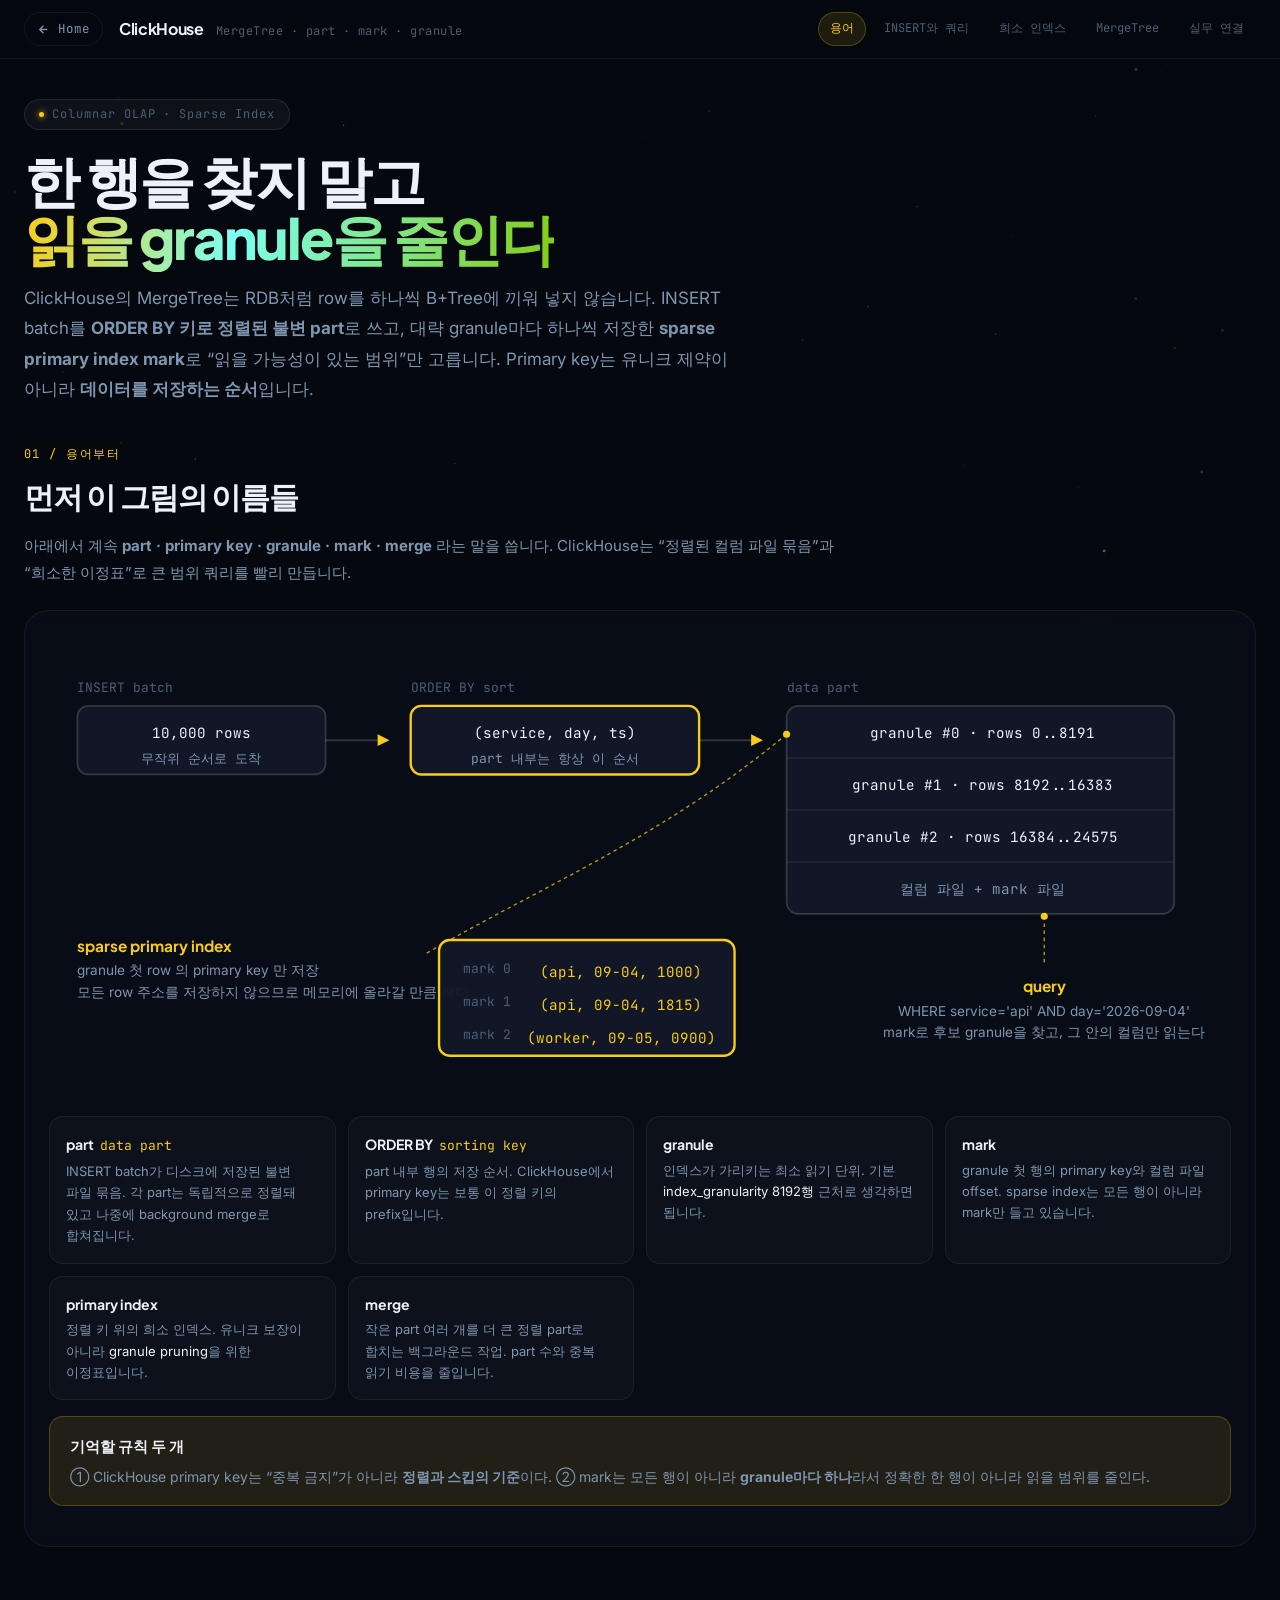
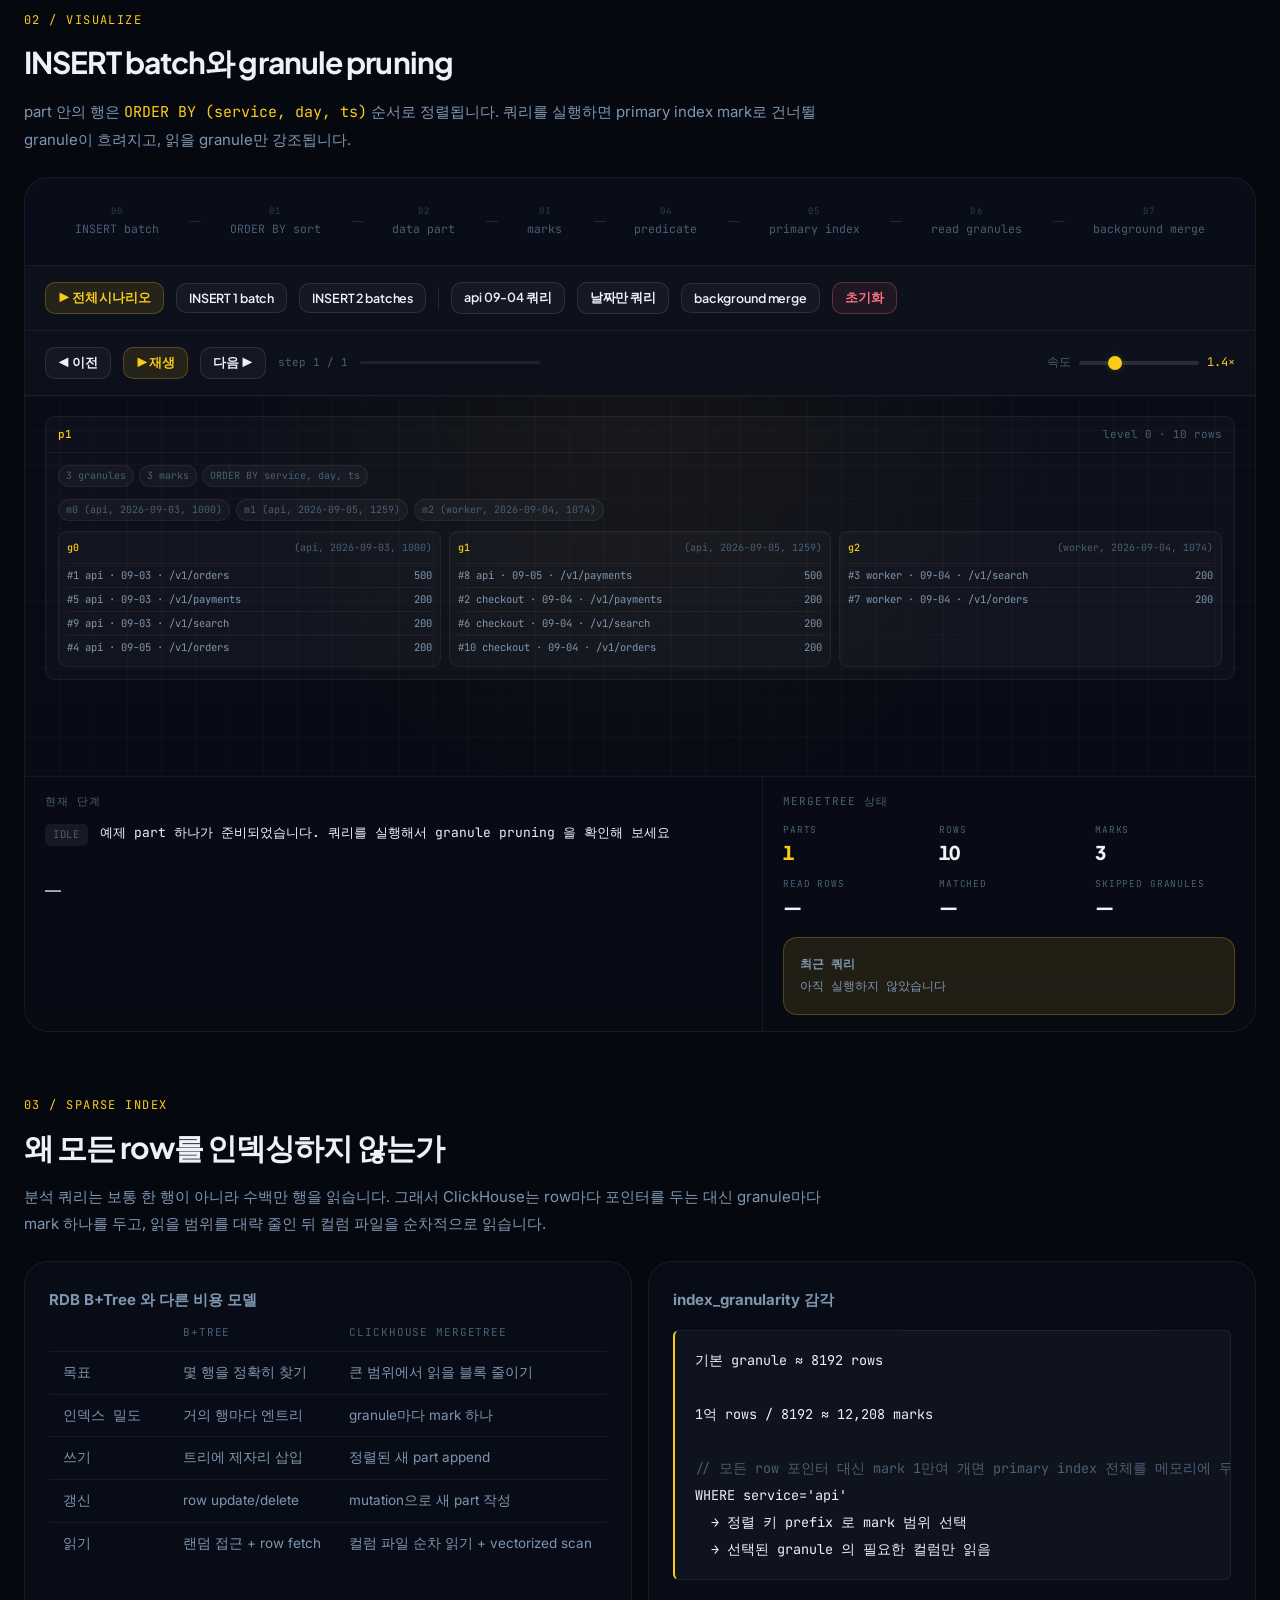
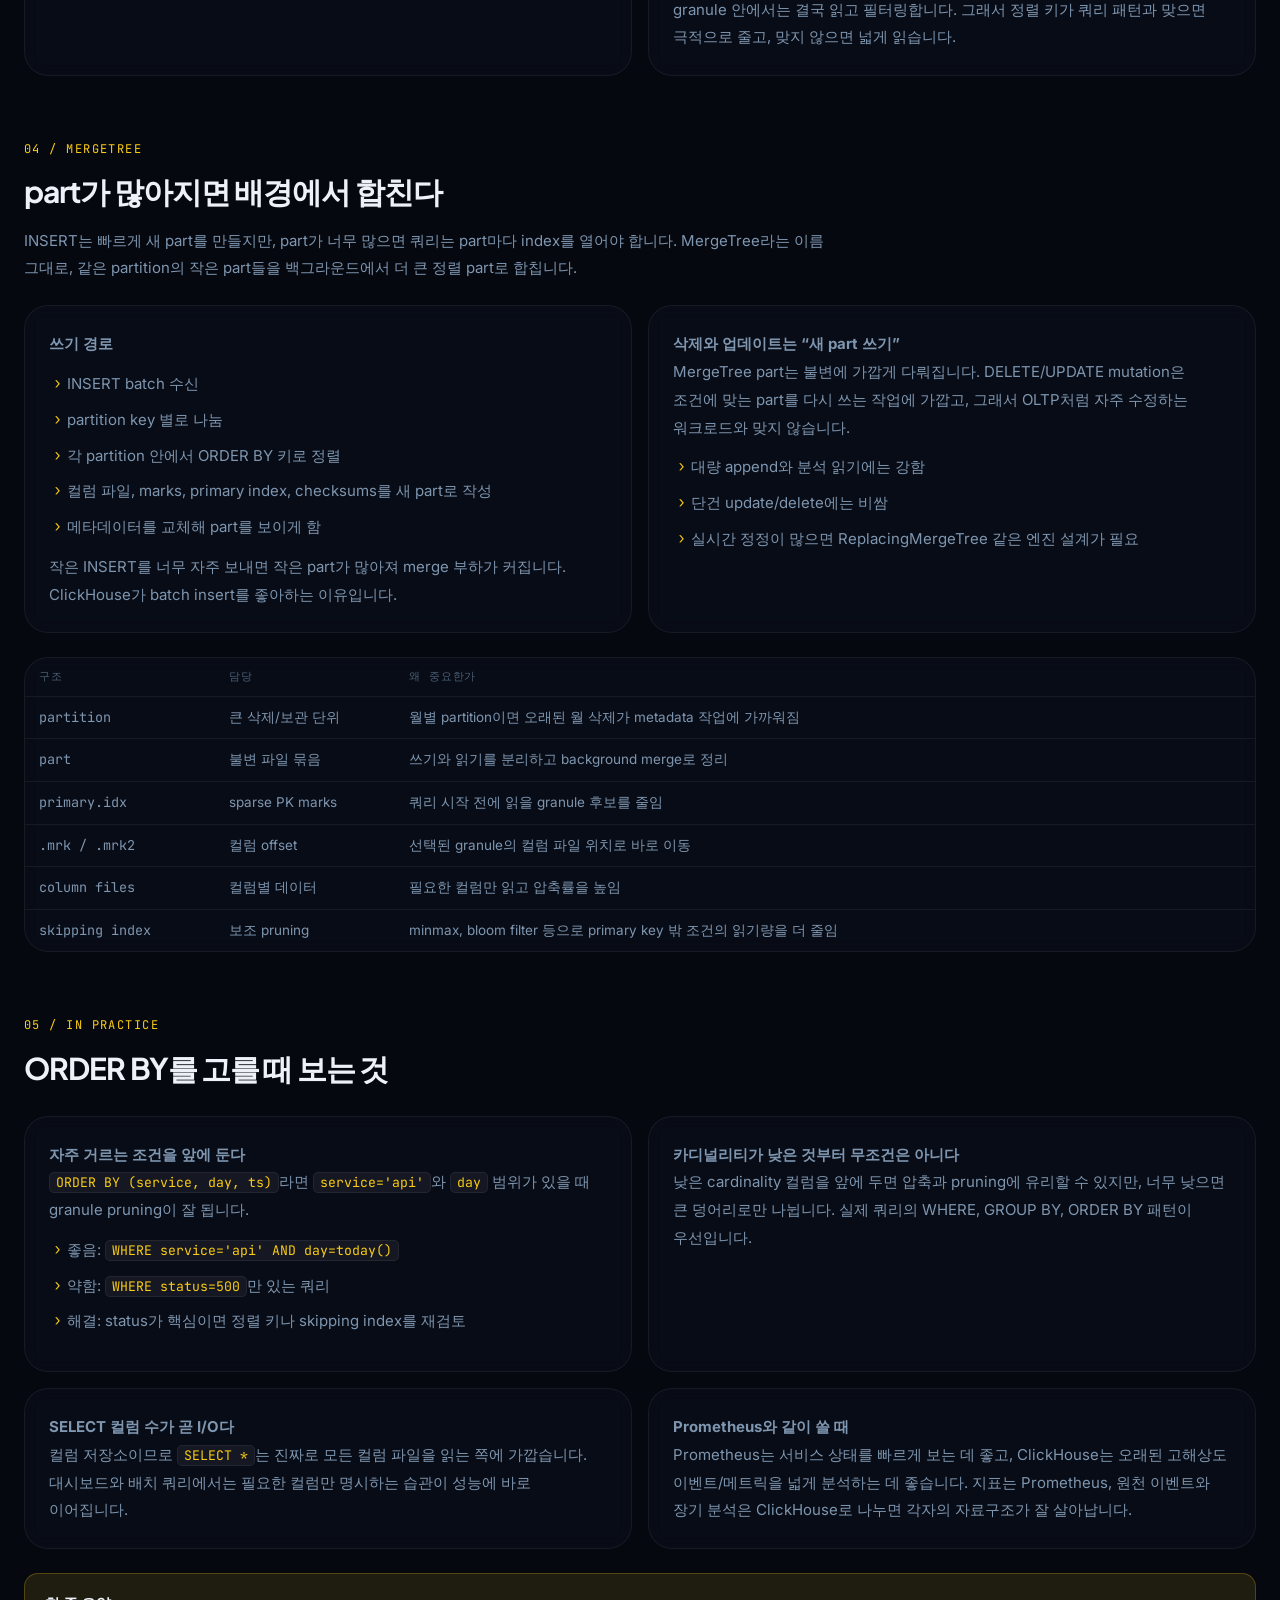
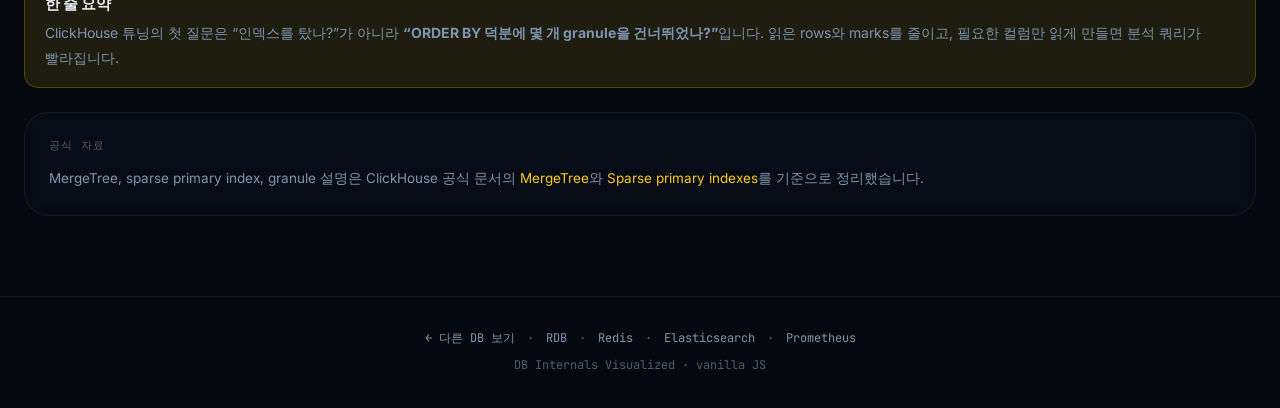
==== clickhouse/index.html @ 9e38d10c "Add Prometheus and ClickHouse visualizations" ====
<!DOCTYPE html>
<html lang="ko">
<head>
  <meta charset="UTF-8" />
  <meta name="viewport" content="width=device-width, initial-scale=1.0" />
  <title>ClickHouse — MergeTree · Sparse Primary Index 시각화</title>
  <meta name="description" content="ClickHouse MergeTree에서 INSERT batch가 정렬된 data part가 되고, granule과 mark 기반 sparse primary index로 읽을 범위를 줄이는 과정을 애니메이션으로 확인합니다." />

  <link rel="icon" href="data:image/svg+xml,<svg xmlns='http://www.w3.org/2000/svg' viewBox='0 0 100 100'><text y='.9em' font-size='90'>📊</text></svg>" />
  <link rel="preconnect" href="https://fonts.googleapis.com" />
  <link rel="preconnect" href="https://fonts.gstatic.com" crossorigin />
  <link href="https://fonts.googleapis.com/css2?family=Plus+Jakarta+Sans:wght@600;700;800&family=Inter:wght@400;500;600&family=JetBrains+Mono:wght@400;500&display=swap" rel="stylesheet" />
  <link rel="stylesheet" href="../assets/css/base.css" />
  <link rel="stylesheet" href="../assets/css/tree.css" />
  <link rel="stylesheet" href="../assets/css/tsdb.css" />
  <style>:root { --accent: var(--ch); --accent-2: var(--ch-b); --accent-dim: var(--ch-dim); --accent-border: var(--ch-border); --accent-glow: var(--ch-glow); }</style>
</head>
<body>

<canvas class="star-field" id="starField" data-colors="#facc15,#84cc16" aria-hidden="true"></canvas>

<nav class="topbar">
  <a class="topbar__home" href="../">
    <svg width="13" height="13" viewBox="0 0 24 24" fill="none" stroke="currentColor" stroke-width="2.5" aria-hidden="true">
      <line x1="19" y1="12" x2="5" y2="12"></line><polyline points="12 19 5 12 12 5"></polyline>
    </svg>
    Home
  </a>
  <div class="topbar__title">ClickHouse <span class="sub">MergeTree · part · mark · granule</span></div>
  <div class="topbar__spacer"></div>
  <div class="topbar__links">
    <a class="topbar__link topbar__link--active" href="#terms">용어</a>
    <a class="topbar__link" href="#viz">INSERT와 쿼리</a>
    <a class="topbar__link" href="#sparse">희소 인덱스</a>
    <a class="topbar__link" href="#merge">MergeTree</a>
    <a class="topbar__link" href="#practice">실무 연결</a>
  </div>
</nav>

<main class="page">

  <header class="page-hero">
    <div class="eyebrow"><span class="eyebrow__dot"></span><span>Columnar OLAP · Sparse Index</span></div>
    <h1 class="page-title">한 행을 찾지 말고<br /><span class="grad">읽을 granule을 줄인다</span></h1>
    <p class="page-sub">
      ClickHouse의 MergeTree는 RDB처럼 row를 하나씩 B+Tree에 끼워 넣지 않습니다.
      INSERT batch를 <strong>ORDER BY 키로 정렬된 불변 part</strong>로 쓰고,
      대략 granule마다 하나씩 저장한 <strong>sparse primary index mark</strong>로 “읽을 가능성이 있는 범위”만 고릅니다.
      Primary key는 유니크 제약이 아니라 <strong>데이터를 저장하는 순서</strong>입니다.
    </p>
  </header>

  <!-- ═══════════ 0. 용어 ═══════════ -->
  <section class="section" id="terms" style="margin-top:var(--sp-10)">
    <div class="section__head">
      <div class="section__num">01 / 용어부터</div>
      <h2 class="section__title">먼저 이 그림의 이름들</h2>
      <p class="section__desc">
        아래에서 계속 <strong>part · primary key · granule · mark · merge</strong> 라는 말을 씁니다.
        ClickHouse는 “정렬된 컬럼 파일 묶음”과 “희소한 이정표”로 큰 범위 쿼리를 빨리 만듭니다.
      </p>
    </div>

    <div class="panel">
      <div class="anatomy-wrap">
      <svg class="anatomy" viewBox="0 0 1000 390" role="img" aria-label="ClickHouse MergeTree 구성 요소 해부도">
        <text class="anat-tag" x="24" y="48">INSERT batch</text>
        <rect class="anat-box" x="24" y="60" width="210" height="58" rx="9" />
        <text class="anat-key" x="129" y="84" style="font-size:12px">10,000 rows</text>
        <text class="anat-key" x="129" y="105" style="font-size:11px; fill:var(--text-secondary)">무작위 순서로 도착</text>

        <path class="anat-edge" d="M 234 89 L 280 89" />
        <polygon class="anat-dot" points="288,89 278,84 278,94" />

        <text class="anat-tag" x="306" y="48">ORDER BY sort</text>
        <rect class="anat-box anat-box--hi" x="306" y="60" width="244" height="58" rx="9" />
        <text class="anat-key" x="428" y="84" style="font-size:12px">(service, day, ts)</text>
        <text class="anat-key" x="428" y="105" style="font-size:11px; fill:var(--text-secondary)">part 내부는 항상 이 순서</text>

        <path class="anat-edge" d="M 550 89 L 596 89" />
        <polygon class="anat-dot" points="604,89 594,84 594,94" />

        <text class="anat-tag" x="624" y="48">data part</text>
        <rect class="anat-box" x="624" y="60" width="328" height="176" rx="10" />
        <line class="anat-div" x1="624" y1="104" x2="952" y2="104" />
        <line class="anat-div" x1="624" y1="148" x2="952" y2="148" />
        <line class="anat-div" x1="624" y1="192" x2="952" y2="192" />
        <text class="anat-key" x="790" y="84" style="font-size:12px">granule #0 · rows 0..8191</text>
        <text class="anat-key" x="790" y="128" style="font-size:12px">granule #1 · rows 8192..16383</text>
        <text class="anat-key" x="790" y="172" style="font-size:12px">granule #2 · rows 16384..24575</text>
        <text class="anat-key" x="790" y="216" style="font-size:12px; fill:var(--text-secondary)">컬럼 파일 + mark 파일</text>

        <path class="anat-lead" d="M 624 84 C 520 170, 426 208, 318 270" />
        <circle class="anat-dot" cx="624" cy="84" r="3" />
        <text class="anat-label" x="24" y="268">sparse primary index</text>
        <text class="anat-sub" x="24" y="288">granule 첫 row 의 primary key 만 저장</text>
        <text class="anat-sub" x="24" y="306">모든 row 주소를 저장하지 않으므로 메모리에 올라갈 만큼 작다</text>

        <rect class="anat-box anat-box--hi" x="330" y="258" width="250" height="98" rx="9" />
        <text class="anat-tag" x="350" y="286">mark 0</text>
        <text class="anat-key" x="484" y="286" style="font-size:12px; fill:var(--accent)">(api, 09-04, 1000)</text>
        <text class="anat-tag" x="350" y="314">mark 1</text>
        <text class="anat-key" x="484" y="314" style="font-size:12px; fill:var(--accent)">(api, 09-04, 1815)</text>
        <text class="anat-tag" x="350" y="342">mark 2</text>
        <text class="anat-key" x="484" y="342" style="font-size:12px; fill:var(--accent)">(worker, 09-05, 0900)</text>

        <path class="anat-lead" d="M 842 238 L 842 278" />
        <circle class="anat-dot" cx="842" cy="238" r="3" />
        <text class="anat-label" x="842" y="302" text-anchor="middle">query</text>
        <text class="anat-sub" x="842" y="322" text-anchor="middle">WHERE service='api' AND day='2026-09-04'</text>
        <text class="anat-sub" x="842" y="340" text-anchor="middle">mark로 후보 granule을 찾고, 그 안의 컬럼만 읽는다</text>
      </svg>
      </div>

      <div class="terms">
        <div class="term">
          <div class="term__k"><b>part</b> data part</div>
          <div class="term__d">INSERT batch가 디스크에 저장된 불변 파일 묶음. 각 part는 독립적으로 정렬돼 있고 나중에 background merge로 합쳐집니다.</div>
        </div>
        <div class="term">
          <div class="term__k"><b>ORDER BY</b> sorting key</div>
          <div class="term__d">part 내부 행의 저장 순서. ClickHouse에서 primary key는 보통 이 정렬 키의 prefix입니다.</div>
        </div>
        <div class="term">
          <div class="term__k"><b>granule</b></div>
          <div class="term__d">인덱스가 가리키는 최소 읽기 단위. 기본 <em>index_granularity 8192행</em> 근처로 생각하면 됩니다.</div>
        </div>
        <div class="term">
          <div class="term__k"><b>mark</b></div>
          <div class="term__d">granule 첫 행의 primary key와 컬럼 파일 offset. sparse index는 모든 행이 아니라 mark만 들고 있습니다.</div>
        </div>
        <div class="term">
          <div class="term__k"><b>primary index</b></div>
          <div class="term__d">정렬 키 위의 희소 인덱스. 유니크 보장이 아니라 <em>granule pruning</em>을 위한 이정표입니다.</div>
        </div>
        <div class="term">
          <div class="term__k"><b>merge</b></div>
          <div class="term__d">작은 part 여러 개를 더 큰 정렬 part로 합치는 백그라운드 작업. part 수와 중복 읽기 비용을 줄입니다.</div>
        </div>
      </div>

      <div class="callout callout--accent">
        <span class="callout__t">기억할 규칙 두 개</span>
        ① ClickHouse primary key는 “중복 금지”가 아니라 <strong>정렬과 스킵의 기준</strong>이다.
        ② mark는 모든 행이 아니라 <strong>granule마다 하나</strong>라서 정확한 한 행이 아니라 읽을 범위를 줄인다.
      </div>
    </div>
  </section>

  <!-- ═══════════ 1. 인터랙티브 시각화 ═══════════ -->
  <section class="section" id="viz">
    <div class="section__head">
      <div class="section__num">02 / VISUALIZE</div>
      <h2 class="section__title">INSERT batch와 granule pruning</h2>
      <p class="section__desc">
        part 안의 행은 <span class="mono acc">ORDER BY (service, day, ts)</span> 순서로 정렬됩니다.
        쿼리를 실행하면 primary index mark로 건너뛸 granule이 흐려지고, 읽을 granule만 강조됩니다.
      </p>
    </div>

    <div class="viz">
      <div class="pipe" id="chPipe"></div>

      <div class="viz__bar">
        <button class="btn btn--sm btn--primary" id="chDemo" type="button">▶ 전체 시나리오</button>
        <button class="btn btn--sm" id="chInsert" type="button">INSERT 1 batch</button>
        <button class="btn btn--sm" id="chInsert2" type="button">INSERT 2 batches</button>
        <div class="viz__sep" aria-hidden="true"></div>
        <button class="btn btn--sm" id="chQueryApi" type="button">api 09-04 쿼리</button>
        <button class="btn btn--sm" id="chQueryDateOnly" type="button">날짜만 쿼리</button>
        <button class="btn btn--sm" id="chMerge" type="button">background merge</button>
        <button class="btn btn--sm btn--danger" id="chReset" type="button">초기화</button>
      </div>

      <div class="viz__bar">
        <button class="btn btn--sm" id="chPrev" type="button">◀ 이전</button>
        <button class="btn btn--sm btn--primary" id="chPlay" type="button">▶ 재생</button>
        <button class="btn btn--sm" id="chNext" type="button">다음 ▶</button>
        <span class="mono muted" id="chStep" style="font-size:11px">step 0 / 0</span>
        <span class="narr__bar" style="max-width:180px"><span class="narr__bar-fill" id="chBar"></span></span>
        <div class="topbar__spacer"></div>
        <label class="field">속도
          <input type="range" id="chSpeed" min="0.4" max="4" step="0.2" value="1.4" aria-label="속도" />
          <span class="mono acc" id="chSpeedVal">1.4×</span>
        </label>
      </div>

      <div class="ch-stage">
        <div class="part-list" id="chParts"></div>
      </div>

      <div class="viz__foot">
        <div class="viz__narration">
          <div class="panel__label">현재 단계</div>
          <div class="narr"><span class="narr__kind" id="chKind">idle</span><span id="chMsg">INSERT batch 를 추가해 보세요</span></div>
          <div class="hashbox mt3" id="chDetail" style="min-height:92px">—</div>
        </div>
        <div class="viz__counters">
          <div class="panel__label">MergeTree 상태</div>
          <div class="mini-stats">
            <div><div class="mini-stat__k">parts</div><div class="mini-stat__v acc" id="chPartsN">0</div></div>
            <div><div class="mini-stat__k">rows</div><div class="mini-stat__v" id="chRowsN">0</div></div>
            <div><div class="mini-stat__k">marks</div><div class="mini-stat__v" id="chMarksN">0</div></div>
            <div><div class="mini-stat__k">read rows</div><div class="mini-stat__v" id="chReadN">—</div></div>
            <div><div class="mini-stat__k">matched</div><div class="mini-stat__v" id="chMatchedN">—</div></div>
            <div><div class="mini-stat__k">skipped granules</div><div class="mini-stat__v" id="chSkippedN">—</div></div>
          </div>
          <div class="query-card mt4" id="chQueryBox"><strong>최근 쿼리</strong><br>아직 실행하지 않았습니다</div>
        </div>
      </div>
    </div>
  </section>

  <!-- ═══════════ 2. 희소 인덱스 ═══════════ -->
  <section class="section" id="sparse">
    <div class="section__head">
      <div class="section__num">03 / SPARSE INDEX</div>
      <h2 class="section__title">왜 모든 row를 인덱싱하지 않는가</h2>
      <p class="section__desc">
        분석 쿼리는 보통 한 행이 아니라 수백만 행을 읽습니다. 그래서 ClickHouse는 row마다 포인터를 두는 대신
        granule마다 mark 하나를 두고, 읽을 범위를 대략 줄인 뒤 컬럼 파일을 순차적으로 읽습니다.
      </p>
    </div>

    <div class="grid grid--2">
      <div class="panel">
        <h4 class="prose" style="margin-top:0">RDB B+Tree 와 다른 비용 모델</h4>
        <div class="tbl-wrap">
          <table class="tbl">
            <thead><tr><th style="width:120px"></th><th>B+Tree</th><th>ClickHouse MergeTree</th></tr></thead>
            <tbody>
              <tr><td class="mono">목표</td><td>몇 행을 정확히 찾기</td><td>큰 범위에서 읽을 블록 줄이기</td></tr>
              <tr><td class="mono">인덱스 밀도</td><td>거의 행마다 엔트리</td><td>granule마다 mark 하나</td></tr>
              <tr><td class="mono">쓰기</td><td>트리에 제자리 삽입</td><td>정렬된 새 part append</td></tr>
              <tr><td class="mono">갱신</td><td>row update/delete</td><td>mutation으로 새 part 작성</td></tr>
              <tr><td class="mono">읽기</td><td>랜덤 접근 + row fetch</td><td>컬럼 파일 순차 읽기 + vectorized scan</td></tr>
            </tbody>
          </table>
        </div>
      </div>

      <div class="panel">
        <h4 class="prose" style="margin-top:0">index_granularity 감각</h4>
        <div class="math">기본 granule ≈ 8192 rows

1억 rows / 8192 ≈ 12,208 marks

<span class="cm">// 모든 row 포인터 대신 mark 1만여 개면 primary index 전체를 메모리에 두기 쉽다</span>
WHERE service='api'
  → 정렬 키 prefix 로 mark 범위 선택
  → 선택된 granule 의 필요한 컬럼만 읽음</div>
        <div class="prose">
          <p>granule 안에서는 결국 읽고 필터링합니다. 그래서 정렬 키가 쿼리 패턴과 맞으면 극적으로 줄고, 맞지 않으면 넓게 읽습니다.</p>
        </div>
      </div>
    </div>
  </section>

  <!-- ═══════════ 3. MergeTree ═══════════ -->
  <section class="section" id="merge">
    <div class="section__head">
      <div class="section__num">04 / MERGETREE</div>
      <h2 class="section__title">part가 많아지면 배경에서 합친다</h2>
      <p class="section__desc">
        INSERT는 빠르게 새 part를 만들지만, part가 너무 많으면 쿼리는 part마다 index를 열어야 합니다.
        MergeTree라는 이름 그대로, 같은 partition의 작은 part들을 백그라운드에서 더 큰 정렬 part로 합칩니다.
      </p>
    </div>

    <div class="grid grid--2">
      <div class="panel">
        <h4 class="prose" style="margin-top:0">쓰기 경로</h4>
        <div class="prose">
          <ul>
            <li>INSERT batch 수신</li>
            <li>partition key 별로 나눔</li>
            <li>각 partition 안에서 ORDER BY 키로 정렬</li>
            <li>컬럼 파일, marks, primary index, checksums를 새 part로 작성</li>
            <li>메타데이터를 교체해 part를 보이게 함</li>
          </ul>
          <p>작은 INSERT를 너무 자주 보내면 작은 part가 많아져 merge 부하가 커집니다. ClickHouse가 batch insert를 좋아하는 이유입니다.</p>
        </div>
      </div>

      <div class="panel">
        <h4 class="prose" style="margin-top:0">삭제와 업데이트는 “새 part 쓰기”</h4>
        <div class="prose">
          <p>MergeTree part는 불변에 가깝게 다뤄집니다. DELETE/UPDATE mutation은 조건에 맞는 part를 다시 쓰는 작업에 가깝고, 그래서 OLTP처럼 자주 수정하는 워크로드와 맞지 않습니다.</p>
          <ul>
            <li>대량 append와 분석 읽기에는 강함</li>
            <li>단건 update/delete에는 비쌈</li>
            <li>실시간 정정이 많으면 ReplacingMergeTree 같은 엔진 설계가 필요</li>
          </ul>
        </div>
      </div>
    </div>

    <div class="panel panel--flush mt6">
      <div class="tbl-wrap">
        <table class="tbl">
          <thead><tr><th style="width:190px">구조</th><th style="width:180px">담당</th><th>왜 중요한가</th></tr></thead>
          <tbody>
            <tr><td class="mono">partition</td><td>큰 삭제/보관 단위</td><td>월별 partition이면 오래된 월 삭제가 metadata 작업에 가까워짐</td></tr>
            <tr><td class="mono">part</td><td>불변 파일 묶음</td><td>쓰기와 읽기를 분리하고 background merge로 정리</td></tr>
            <tr><td class="mono">primary.idx</td><td>sparse PK marks</td><td>쿼리 시작 전에 읽을 granule 후보를 줄임</td></tr>
            <tr><td class="mono">.mrk / .mrk2</td><td>컬럼 offset</td><td>선택된 granule의 컬럼 파일 위치로 바로 이동</td></tr>
            <tr><td class="mono">column files</td><td>컬럼별 데이터</td><td>필요한 컬럼만 읽고 압축률을 높임</td></tr>
            <tr><td class="mono">skipping index</td><td>보조 pruning</td><td>minmax, bloom filter 등으로 primary key 밖 조건의 읽기량을 더 줄임</td></tr>
          </tbody>
        </table>
      </div>
    </div>
  </section>

  <!-- ═══════════ 4. 실무 ═══════════ -->
  <section class="section" id="practice">
    <div class="section__head">
      <div class="section__num">05 / IN PRACTICE</div>
      <h2 class="section__title">ORDER BY를 고를 때 보는 것</h2>
    </div>

    <div class="grid grid--2">
      <div class="panel">
        <h4 class="prose" style="margin-top:0">자주 거르는 조건을 앞에 둔다</h4>
        <div class="prose">
          <p><code>ORDER BY (service, day, ts)</code>라면 <code>service='api'</code>와 <code>day</code> 범위가 있을 때 granule pruning이 잘 됩니다.</p>
          <ul>
            <li>좋음: <code>WHERE service='api' AND day=today()</code></li>
            <li>약함: <code>WHERE status=500</code>만 있는 쿼리</li>
            <li>해결: status가 핵심이면 정렬 키나 skipping index를 재검토</li>
          </ul>
        </div>
      </div>

      <div class="panel">
        <h4 class="prose" style="margin-top:0">카디널리티가 낮은 것부터 무조건은 아니다</h4>
        <div class="prose">
          <p>낮은 cardinality 컬럼을 앞에 두면 압축과 pruning에 유리할 수 있지만, 너무 낮으면 큰 덩어리로만 나뉩니다. 실제 쿼리의 WHERE, GROUP BY, ORDER BY 패턴이 우선입니다.</p>
        </div>
      </div>

      <div class="panel">
        <h4 class="prose" style="margin-top:0">SELECT 컬럼 수가 곧 I/O다</h4>
        <div class="prose">
          <p>컬럼 저장소이므로 <code>SELECT *</code>는 진짜로 모든 컬럼 파일을 읽는 쪽에 가깝습니다. 대시보드와 배치 쿼리에서는 필요한 컬럼만 명시하는 습관이 성능에 바로 이어집니다.</p>
        </div>
      </div>

      <div class="panel">
        <h4 class="prose" style="margin-top:0">Prometheus와 같이 쓸 때</h4>
        <div class="prose">
          <p>Prometheus는 서비스 상태를 빠르게 보는 데 좋고, ClickHouse는 오래된 고해상도 이벤트/메트릭을 넓게 분석하는 데 좋습니다. 지표는 Prometheus, 원천 이벤트와 장기 분석은 ClickHouse로 나누면 각자의 자료구조가 잘 살아납니다.</p>
        </div>
      </div>
    </div>

    <div class="callout callout--accent mt6">
      <span class="callout__t">한 줄 요약</span>
      ClickHouse 튜닝의 첫 질문은 “인덱스를 탔나?”가 아니라
      <strong>“ORDER BY 덕분에 몇 개 granule을 건너뛰었나?”</strong>입니다.
      읽은 rows와 marks를 줄이고, 필요한 컬럼만 읽게 만들면 분석 쿼리가 빨라집니다.
    </div>

    <div class="panel mt6">
      <div class="panel__label">공식 자료</div>
      <div class="prose" style="font-size:13.5px">
        <p>
          MergeTree, sparse primary index, granule 설명은 ClickHouse 공식 문서의
          <a class="acc" href="https://clickhouse.com/docs/engines/table-engines/mergetree-family/mergetree" target="_blank" rel="noopener noreferrer">MergeTree</a>와
          <a class="acc" href="https://clickhouse.com/docs/guides/best-practices/sparse-primary-indexes" target="_blank" rel="noopener noreferrer">Sparse primary indexes</a>를 기준으로 정리했습니다.
        </p>
      </div>
    </div>
  </section>

</main>

<footer class="site-footer">
  <div class="flex center gap3 wrap" style="justify-content:center">
    <a href="../">← 다른 DB 보기</a>
    <span class="muted">·</span>
    <a href="../rdb/">RDB</a>
    <span class="muted">·</span>
    <a href="../redis/">Redis</a>
    <span class="muted">·</span>
    <a href="../elasticsearch/">Elasticsearch</a>
    <span class="muted">·</span>
    <a href="../prometheus/">Prometheus</a>
  </div>
  <p class="muted">DB Internals Visualized · vanilla JS</p>
</footer>

<script src="../assets/js/starfield.js"></script>
<script src="../assets/js/clickhouse-merge-tree.js"></script>
<script src="../assets/js/clickhouse-viz.js"></script>
</body>
</html>
---- assets/css/base.css ----
/* ═══════════════════════════════════════════════════════════
   DB Internals Visualized — Base Theme
   Design: Deep space console · precise glows · refined motion
═══════════════════════════════════════════════════════════ */

/* ─────────────────────────────────
   Design Tokens
───────────────────────────────── */
:root {
  /* Base */
  --bg-void:       #060810;
  --bg-surface:    #0a0e1a;
  --bg-panel:      rgba(10, 14, 26, 0.72);
  --bg-panel-2:    rgba(14, 19, 34, 0.92);
  --bg-card:       rgba(10, 14, 26, 0.75);
  --bg-card-hover: rgba(12, 17, 32, 0.92);
  --bg-border:     rgba(255, 255, 255, 0.06);
  --bg-border-2:   rgba(255, 255, 255, 0.10);

  /* Accent — RDB (teal) */
  --rdb:           #00d9c0;
  --rdb-mid:       #00b8a3;
  --rdb-dim:       rgba(0, 217, 192, 0.10);
  --rdb-border:    rgba(0, 217, 192, 0.24);
  --rdb-border-h:  rgba(0, 217, 192, 0.55);
  --rdb-glow:      rgba(0, 217, 192, 0.18);

  /* Accent — Redis (rose) */
  --redis:         #ff5470;
  --redis-mid:     #ff8a5b;
  --redis-dim:     rgba(255, 84, 112, 0.10);
  --redis-border:  rgba(255, 84, 112, 0.24);
  --redis-border-h:rgba(255, 84, 112, 0.55);
  --redis-glow:    rgba(255, 84, 112, 0.18);

  /* Accent — Elasticsearch (violet → blue) */
  --es:            #a855f7;
  --es-b:          #3b82f6;
  --es-mid:        #7c3aed;
  --es-dim:        rgba(168, 85, 247, 0.10);
  --es-border:     rgba(168, 85, 247, 0.24);
  --es-border-h:   rgba(168, 85, 247, 0.55);
  --es-glow:       rgba(168, 85, 247, 0.18);

  /* Accent — Prometheus (orange → amber) */
  --prom:          #ff7a45;
  --prom-b:        #fbbf24;
  --prom-mid:      #f97316;
  --prom-dim:      rgba(255, 122, 69, 0.10);
  --prom-border:   rgba(255, 122, 69, 0.24);
  --prom-border-h: rgba(255, 122, 69, 0.55);
  --prom-glow:     rgba(255, 122, 69, 0.18);

  /* Accent — ClickHouse (yellow → lime) */
  --ch:            #facc15;
  --ch-b:          #84cc16;
  --ch-mid:        #eab308;
  --ch-dim:        rgba(250, 204, 21, 0.10);
  --ch-border:     rgba(250, 204, 21, 0.24);
  --ch-border-h:   rgba(250, 204, 21, 0.55);
  --ch-glow:       rgba(250, 204, 21, 0.18);

  /* Semantic */
  --ok:            #34d399;
  --warn:          #fbbf24;
  --hot:           #fb7185;

  /* Text */
  --text-primary:   #eef2f8;
  --text-secondary: #7e96b0;
  --text-muted:     #4a5f75;

  /* Page accent (overridden per page) */
  --accent:        var(--rdb);
  --accent-2:      var(--rdb-mid);
  --accent-dim:    var(--rdb-dim);
  --accent-border: var(--rdb-border);
  --accent-glow:   var(--rdb-glow);

  /* Typography */
  --font-display: 'Plus Jakarta Sans', -apple-system, BlinkMacSystemFont, sans-serif;
  --font-body:    'Inter', -apple-system, BlinkMacSystemFont, 'Apple SD Gothic Neo', sans-serif;
  --font-mono:    'JetBrains Mono', ui-monospace, SFMono-Regular, Menlo, monospace;

  /* Spacing */
  --sp-1: 4px;  --sp-2: 8px;  --sp-3: 12px; --sp-4: 16px;
  --sp-5: 20px; --sp-6: 24px; --sp-8: 32px; --sp-10: 40px;
  --sp-12: 48px; --sp-16: 64px; --sp-20: 80px;

  /* Shape */
  --radius-sm: 6px;
  --radius-md: 14px;
  --radius-lg: 24px;
  --radius-xl: 32px;

  /* Motion */
  --ease-out:  cubic-bezier(0.16, 1, 0.3, 1);
  --ease-snap: cubic-bezier(0.34, 1.56, 0.64, 1);
}

/* ─────────────────────────────────
   Reset
───────────────────────────────── */
*, *::before, *::after { box-sizing: border-box; margin: 0; padding: 0; }

html { scroll-behavior: smooth; }

body {
  background-color: var(--bg-void);
  color: var(--text-primary);
  font-family: var(--font-body);
  font-size: 16px;
  line-height: 1.6;
  -webkit-font-smoothing: antialiased;
  overflow-x: hidden;
  word-break: keep-all;
  overflow-wrap: break-word;
  min-height: 100vh;
  display: flex;
  flex-direction: column;
}

ul, ol { list-style: none; }
a { color: inherit; text-decoration: none; }
img, svg { display: block; max-width: 100%; }
button, input, select { font-family: inherit; font-size: inherit; color: inherit; }

::selection { background: var(--accent-dim); color: #fff; }

/* Scrollbar */
::-webkit-scrollbar { width: 10px; height: 10px; }
::-webkit-scrollbar-track { background: transparent; }
::-webkit-scrollbar-thumb {
  background: rgba(255,255,255,.08);
  border-radius: 100px;
  border: 2px solid transparent;
  background-clip: content-box;
}
::-webkit-scrollbar-thumb:hover { background: rgba(255,255,255,.16); background-clip: content-box; }

/* ─────────────────────────────────
   Star Field Canvas
───────────────────────────────── */
.star-field {
  position: fixed;
  inset: 0;
  z-index: 0;
  pointer-events: none;
}

/* ─────────────────────────────────
   Top Navigation (sub pages)
───────────────────────────────── */
.topbar {
  position: sticky;
  top: 0;
  z-index: 40;
  display: flex;
  align-items: center;
  gap: var(--sp-4);
  padding: var(--sp-3) var(--sp-6);
  background: rgba(6, 8, 16, 0.78);
  backdrop-filter: blur(14px);
  -webkit-backdrop-filter: blur(14px);
  border-bottom: 1px solid var(--bg-border);
}

.topbar__home {
  display: inline-flex;
  align-items: center;
  gap: var(--sp-2);
  font-family: var(--font-mono);
  font-size: 12.5px;
  color: var(--text-secondary);
  padding: 6px 12px;
  border: 1px solid var(--bg-border);
  border-radius: 100px;
  transition: color .25s, border-color .25s, background .25s;
}
.topbar__home:hover {
  color: var(--accent);
  border-color: var(--accent-border);
  background: var(--accent-dim);
}

.topbar__title {
  display: flex;
  align-items: baseline;
  gap: var(--sp-3);
  font-family: var(--font-display);
  font-weight: 700;
  letter-spacing: -.02em;
}
.topbar__title span.sub {
  font-family: var(--font-mono);
  font-weight: 400;
  font-size: 12px;
  color: var(--text-muted);
  letter-spacing: .04em;
}

.topbar__spacer { flex: 1; }

.topbar__links { display: flex; gap: 6px; }
.topbar__link {
  font-family: var(--font-mono);
  font-size: 12px;
  color: var(--text-muted);
  padding: 6px 11px;
  border-radius: 100px;
  border: 1px solid transparent;
  transition: all .25s var(--ease-out);
}
.topbar__link:hover { color: var(--text-primary); background: rgba(255,255,255,.05); }
.topbar__link--active {
  color: var(--accent);
  border-color: var(--accent-border);
  background: var(--accent-dim);
}

/* ─────────────────────────────────
   Page Shell
───────────────────────────────── */
.page {
  position: relative;
  z-index: 1;
  flex: 1;
  width: 100%;
  max-width: 1280px;
  margin: 0 auto;
  padding: var(--sp-10) var(--sp-6) var(--sp-20);
}

.page-hero { margin-bottom: var(--sp-10); }

.eyebrow {
  display: inline-flex;
  align-items: center;
  gap: var(--sp-2);
  padding: 5px 14px;
  background: rgba(255, 255, 255, 0.04);
  border: 1px solid rgba(255, 255, 255, 0.09);
  border-radius: 100px;
  font-family: var(--font-mono);
  font-size: 12px;
  color: var(--text-muted);
  letter-spacing: .08em;
}
.eyebrow__dot {
  width: 5px; height: 5px;
  border-radius: 50%;
  background: var(--accent);
  box-shadow: 0 0 6px var(--accent);
  animation: pulse 2.4s ease-in-out infinite;
}
@keyframes pulse {
  0%, 100% { opacity: .55; }
  50%      { opacity: 1; }
}

h1.page-title {
  font-family: var(--font-display);
  font-size: clamp(32px, 5.2vw, 56px);
  font-weight: 800;
  letter-spacing: -.04em;
  line-height: 1.04;
  margin: var(--sp-5) 0 var(--sp-4);
}
.grad {
  background: linear-gradient(100deg, var(--accent) 0%, #7dfff0 40%, var(--accent-2) 100%);
  -webkit-background-clip: text;
  -webkit-text-fill-color: transparent;
  background-clip: text;
}

p.page-sub {
  font-size: clamp(14px, 1.6vw, 17px);
  color: var(--text-secondary);
  line-height: 1.8;
  max-width: 720px;
}

/* Section */
.section { margin-top: var(--sp-16); scroll-margin-top: 76px; }
.section__head { margin-bottom: var(--sp-6); }
.section__num {
  font-family: var(--font-mono);
  font-size: 12px;
  color: var(--accent);
  letter-spacing: .12em;
}
.section__title {
  font-family: var(--font-display);
  font-size: clamp(22px, 3vw, 30px);
  font-weight: 700;
  letter-spacing: -.03em;
  margin-top: var(--sp-2);
}
.section__desc {
  color: var(--text-secondary);
  font-size: 15px;
  line-height: 1.8;
  margin-top: var(--sp-3);
  max-width: 820px;
}

/* ─────────────────────────────────
   Panel / Card
───────────────────────────────── */
.panel {
  position: relative;
  background: var(--bg-panel);
  border: 1px solid var(--bg-border);
  border-radius: var(--radius-lg);
  padding: var(--sp-6);
  backdrop-filter: blur(8px);
  -webkit-backdrop-filter: blur(8px);
}
.panel--tight { padding: var(--sp-4); }
.panel--flush { padding: 0; overflow: hidden; }

.panel__label {
  font-family: var(--font-mono);
  font-size: 11px;
  letter-spacing: .1em;
  color: var(--text-muted);
  text-transform: uppercase;
  margin-bottom: var(--sp-3);
  display: flex;
  align-items: center;
  gap: var(--sp-2);
}

.grid { display: grid; gap: var(--sp-4); }
.grid > * { min-width: 0; }
.panel { min-width: 0; }
.grid--2 { grid-template-columns: repeat(2, minmax(0, 1fr)); }
.grid--3 { grid-template-columns: repeat(3, minmax(0, 1fr)); }
.grid--4 { grid-template-columns: repeat(4, minmax(0, 1fr)); }

/* ─────────────────────────────────
   Controls
───────────────────────────────── */
.controls {
  display: flex;
  flex-wrap: wrap;
  align-items: center;
  gap: var(--sp-3);
}

.btn {
  display: inline-flex;
  align-items: center;
  gap: 7px;
  padding: 9px 16px;
  border-radius: var(--radius-md);
  border: 1px solid var(--bg-border-2);
  background: rgba(255,255,255,.035);
  color: var(--text-primary);
  font-family: var(--font-display);
  font-size: 13.5px;
  font-weight: 600;
  letter-spacing: -.01em;
  cursor: pointer;
  transition: transform .22s var(--ease-snap), background .25s, border-color .25s, box-shadow .25s, color .25s;
  white-space: nowrap;
}
.btn:hover { background: rgba(255,255,255,.07); border-color: rgba(255,255,255,.18); transform: translateY(-1px); }
.btn:active { transform: translateY(0) scale(.98); }
.btn:disabled { opacity: .35; cursor: not-allowed; transform: none; }

.btn--primary {
  background: var(--accent-dim);
  border-color: var(--accent-border);
  color: var(--accent);
}
.btn--primary:hover {
  background: color-mix(in srgb, var(--accent) 18%, transparent);
  border-color: var(--accent);
  box-shadow: 0 0 22px var(--accent-glow);
}
.btn--ghost { background: transparent; border-color: transparent; color: var(--text-secondary); }
.btn--ghost:hover { color: var(--text-primary); background: rgba(255,255,255,.05); }
.btn--sm { padding: 6px 12px; font-size: 12.5px; border-radius: 10px; }
.btn--danger { color: var(--hot); border-color: rgba(251,113,133,.28); background: rgba(251,113,133,.08); }
.btn--danger:hover { background: rgba(251,113,133,.16); border-color: rgba(251,113,133,.5); }

.field {
  display: inline-flex;
  align-items: center;
  gap: var(--sp-2);
  font-family: var(--font-mono);
  font-size: 12px;
  color: var(--text-muted);
}
.input, .select {
  background: rgba(255,255,255,.04);
  border: 1px solid var(--bg-border-2);
  border-radius: 10px;
  padding: 8px 12px;
  font-family: var(--font-mono);
  font-size: 13px;
  color: var(--text-primary);
  outline: none;
  transition: border-color .22s, box-shadow .22s, background .22s;
  min-width: 0;
}
.input:focus, .select:focus {
  border-color: var(--accent-border);
  box-shadow: 0 0 0 3px var(--accent-dim);
  background: rgba(255,255,255,.06);
}
.input--num { width: 92px; text-align: center; }
.select { cursor: pointer; }
.select option { background: var(--bg-surface); }

input[type="range"] {
  -webkit-appearance: none;
  appearance: none;
  height: 4px;
  width: 120px;
  border-radius: 100px;
  background: rgba(255,255,255,.12);
  outline: none;
  cursor: pointer;
}
input[type="range"]::-webkit-slider-thumb {
  -webkit-appearance: none;
  width: 14px; height: 14px;
  border-radius: 50%;
  background: var(--accent);
  box-shadow: 0 0 10px var(--accent-glow);
  cursor: pointer;
}

/* Segmented toggle */
.segmented {
  display: inline-flex;
  padding: 3px;
  gap: 3px;
  background: rgba(255,255,255,.04);
  border: 1px solid var(--bg-border);
  border-radius: 12px;
}
.segmented button {
  padding: 6px 14px;
  border: none;
  background: transparent;
  border-radius: 9px;
  font-family: var(--font-mono);
  font-size: 12.5px;
  color: var(--text-secondary);
  cursor: pointer;
  transition: all .25s var(--ease-out);
  white-space: nowrap;
}
.segmented button:hover { color: var(--text-primary); }
.segmented button[aria-pressed="true"] {
  background: var(--accent-dim);
  color: var(--accent);
  box-shadow: inset 0 0 0 1px var(--accent-border);
}

/* ─────────────────────────────────
   Badges / Chips / Stats
───────────────────────────────── */
.badge {
  display: inline-flex;
  align-items: center;
  gap: 5px;
  padding: 3px 10px;
  border-radius: 100px;
  font-family: var(--font-mono);
  font-size: 11.5px;
  letter-spacing: .04em;
  background: var(--accent-dim);
  color: var(--accent);
  border: 1px solid var(--accent-border);
}
.badge--muted { background: rgba(255,255,255,.04); color: var(--text-muted); border-color: var(--bg-border); }
.badge--warn  { background: rgba(251,191,36,.1); color: var(--warn); border-color: rgba(251,191,36,.25); }
.badge--ok    { background: rgba(52,211,153,.1); color: var(--ok); border-color: rgba(52,211,153,.25); }
.badge--hot   { background: rgba(251,113,133,.1); color: var(--hot); border-color: rgba(251,113,133,.25); }

.stat-row {
  display: grid;
  grid-template-columns: repeat(auto-fit, minmax(120px, 1fr));
  gap: var(--sp-3);
}
.stat {
  background: rgba(255,255,255,.025);
  border: 1px solid var(--bg-border);
  border-radius: var(--radius-md);
  padding: var(--sp-3) var(--sp-4);
}
.stat__k {
  font-family: var(--font-mono);
  font-size: 10.5px;
  letter-spacing: .1em;
  color: var(--text-muted);
  text-transform: uppercase;
}
.stat__v {
  font-family: var(--font-display);
  font-size: 24px;
  font-weight: 800;
  letter-spacing: -.03em;
  margin-top: 2px;
  font-variant-numeric: tabular-nums;
}
.stat__v small { font-size: 12px; font-weight: 500; color: var(--text-muted); margin-left: 3px; }
.stat--accent .stat__v { color: var(--accent); }

/* ─────────────────────────────────
   Log / narration
───────────────────────────────── */
.log {
  font-family: var(--font-mono);
  font-size: 12.5px;
  line-height: 1.7;
  max-height: 260px;
  overflow-y: auto;
  display: flex;
  flex-direction: column;
  gap: 4px;
}
.log__line {
  display: flex;
  gap: var(--sp-2);
  padding: 5px 8px;
  border-radius: 7px;
  color: var(--text-secondary);
  border-left: 2px solid transparent;
  animation: logIn .35s var(--ease-out) both;
}
@keyframes logIn { from { opacity: 0; transform: translateX(-6px); } to { opacity: 1; transform: none; } }
.log__line--active {
  background: var(--accent-dim);
  border-left-color: var(--accent);
  color: var(--text-primary);
}
.log__line--split { color: var(--warn); border-left-color: var(--warn); background: rgba(251,191,36,.06); }
.log__line--done  { color: var(--ok); border-left-color: var(--ok); background: rgba(52,211,153,.06); }
.log__line--err   { color: var(--hot); border-left-color: var(--hot); background: rgba(251,113,133,.06); }
.log__t { color: var(--text-muted); flex-shrink: 0; }

/* ─────────────────────────────────
   Prose / math
───────────────────────────────── */
.prose { color: var(--text-secondary); font-size: 15px; line-height: 1.85; }
.prose p + p { margin-top: var(--sp-4); }
.prose strong { color: var(--text-primary); font-weight: 600; }
.prose code {
  font-family: var(--font-mono);
  font-size: .88em;
  background: rgba(255,255,255,.05);
  border: 1px solid var(--bg-border);
  border-radius: 5px;
  padding: 1px 6px;
  color: var(--accent);
}
.prose ul { margin: var(--sp-3) 0; display: flex; flex-direction: column; gap: var(--sp-2); }
.prose ul li { padding-left: 18px; position: relative; }
.prose ul li::before {
  content: '›';
  position: absolute; left: 4px;
  color: var(--accent);
  font-family: var(--font-mono);
}
.prose h4 {
  font-family: var(--font-display);
  color: var(--text-primary);
  font-size: 16px;
  font-weight: 700;
  margin: var(--sp-6) 0 var(--sp-2);
  letter-spacing: -.02em;
}

.math {
  font-family: var(--font-mono);
  background: rgba(255,255,255,.03);
  border: 1px solid var(--bg-border);
  border-left: 2px solid var(--accent);
  border-radius: var(--radius-sm);
  padding: var(--sp-4) var(--sp-5);
  margin: var(--sp-4) 0;
  color: var(--text-primary);
  font-size: 13.5px;
  line-height: 2;
  overflow-x: auto;
  white-space: pre;
}
.math .cm { color: var(--text-muted); }
.math .hi { color: var(--accent); }

.callout {
  border-radius: var(--radius-md);
  border: 1px solid var(--bg-border);
  background: rgba(255,255,255,.025);
  padding: var(--sp-4) var(--sp-5);
  font-size: 14px;
  line-height: 1.8;
  color: var(--text-secondary);
  margin: var(--sp-4) 0;
}
.callout__t {
  font-family: var(--font-display);
  font-weight: 700;
  color: var(--text-primary);
  display: block;
  margin-bottom: 4px;
  font-size: 14.5px;
}
.callout--accent { border-color: var(--accent-border); background: var(--accent-dim); }

/* Table */
.tbl { width: 100%; border-collapse: collapse; font-size: 13.5px; }
.tbl th, .tbl td {
  text-align: left;
  padding: 10px 14px;
  border-bottom: 1px solid var(--bg-border);
}
.tbl th {
  font-family: var(--font-mono);
  font-size: 11px;
  letter-spacing: .08em;
  text-transform: uppercase;
  color: var(--text-muted);
  font-weight: 400;
}
.tbl td { color: var(--text-secondary); }
.tbl td.mono { font-family: var(--font-mono); font-variant-numeric: tabular-nums; }
.tbl tr:last-child td { border-bottom: none; }
.tbl tr:hover td { background: rgba(255,255,255,.02); color: var(--text-primary); }
.tbl-wrap { overflow-x: auto; }

/* ─────────────────────────────────
   Tabs
───────────────────────────────── */
.tabs {
  display: flex;
  gap: var(--sp-2);
  flex-wrap: wrap;
  border-bottom: 1px solid var(--bg-border);
  margin-bottom: var(--sp-6);
  padding-bottom: 0;
}
.tab {
  padding: 10px 16px 12px;
  border: none;
  background: none;
  color: var(--text-muted);
  font-family: var(--font-display);
  font-size: 14px;
  font-weight: 600;
  cursor: pointer;
  border-bottom: 2px solid transparent;
  margin-bottom: -1px;
  transition: color .25s, border-color .25s;
  white-space: nowrap;
}
.tab:hover { color: var(--text-secondary); }
.tab[aria-selected="true"] { color: var(--accent); border-bottom-color: var(--accent); }
.tabpanel[hidden] { display: none; }

/* ─────────────────────────────────
   Footer
───────────────────────────────── */
.site-footer {
  position: relative;
  z-index: 1;
  border-top: 1px solid var(--bg-border);
  padding: var(--sp-8) var(--sp-6);
  text-align: center;
  color: var(--text-muted);
  font-family: var(--font-mono);
  font-size: 12px;
  display: flex;
  flex-direction: column;
  gap: var(--sp-2);
  align-items: center;
}
.site-footer a { color: var(--text-secondary); transition: color .2s; }
.site-footer a:hover { color: var(--accent); }

/* ─────────────────────────────────
   Utilities
───────────────────────────────── */
.mono { font-family: var(--font-mono); }
.muted { color: var(--text-muted); }
.sec { color: var(--text-secondary); }
.acc { color: var(--accent); }
.nowrap { white-space: nowrap; }
.tnum { font-variant-numeric: tabular-nums; }
.flex { display: flex; }
.between { justify-content: space-between; }
.center { align-items: center; }
.wrap { flex-wrap: wrap; }
.gap2 { gap: var(--sp-2); } .gap3 { gap: var(--sp-3); } .gap4 { gap: var(--sp-4); }
.mt2 { margin-top: var(--sp-2); } .mt3 { margin-top: var(--sp-3); }
.mt4 { margin-top: var(--sp-4); } .mt6 { margin-top: var(--sp-6); } .mt8 { margin-top: var(--sp-8); }
.sr-only {
  position: absolute; width: 1px; height: 1px;
  padding: 0; margin: -1px; overflow: hidden;
  clip: rect(0,0,0,0); white-space: nowrap; border: 0;
}

@media (max-width: 900px) {
  .grid--2, .grid--3, .grid--4 { grid-template-columns: minmax(0, 1fr); }
  .page { padding: var(--sp-8) var(--sp-4) var(--sp-16); }
  .topbar { padding: var(--sp-3) var(--sp-4); flex-wrap: wrap; }
  .topbar__links { order: 3; width: 100%; overflow-x: auto; }
}

@media (prefers-reduced-motion: reduce) {
  *, *::before, *::after {
    animation-duration: .01ms !important;
    animation-iteration-count: 1 !important;
    transition-duration: .01ms !important;
  }
}
---- assets/css/tree.css ----
/* ═══════════════════════════════════════════════════════════
   Tree visualizer — B-Tree / B+Tree stage
═══════════════════════════════════════════════════════════ */

.viz {
  border: 1px solid var(--bg-border);
  border-radius: var(--radius-lg);
  background: linear-gradient(180deg, rgba(10,14,26,.86) 0%, rgba(8,11,20,.94) 100%);
  overflow: hidden;
  backdrop-filter: blur(8px);
  -webkit-backdrop-filter: blur(8px);
}

.viz__bar {
  display: flex;
  flex-wrap: wrap;
  align-items: center;
  gap: var(--sp-3);
  padding: var(--sp-4) var(--sp-5);
  border-bottom: 1px solid var(--bg-border);
  background: rgba(255,255,255,.015);
}
.viz__bar + .viz__bar { border-top: none; }
.viz__sep { width: 1px; height: 22px; background: var(--bg-border-2); }

/* ── Stage ── */
.viz__stage {
  position: relative;
  min-height: 300px;
  display: flex;
  flex-direction: column;
  justify-content: center;
  overflow: auto;
  padding: var(--sp-6) var(--sp-4);
  background-image:
    radial-gradient(circle at 50% 0%, rgba(0,217,192,.045) 0%, transparent 55%),
    linear-gradient(rgba(255,255,255,.022) 1px, transparent 1px),
    linear-gradient(90deg, rgba(255,255,255,.022) 1px, transparent 1px);
  background-size: 100% 100%, 34px 34px, 34px 34px;
}

.viz__stage > .viz__frame { width: 100%; position: relative; }

.viz__world {
  position: relative;
  transform-origin: top left;
  transition: transform .55s var(--ease-out);
}

.viz__edges {
  position: absolute;
  inset: 0;
  overflow: visible;
  pointer-events: none;
}

.bt-edge {
  fill: none;
  stroke: rgba(255,255,255,.14);
  stroke-width: 1.6;
  transition: stroke .3s, stroke-width .3s, opacity .3s;
}
.bt-edge--hi { stroke: var(--accent); stroke-width: 2.6; filter: drop-shadow(0 0 5px var(--accent-glow)); }
.bt-edge--dim { stroke: rgba(255,255,255,.07); }

.bt-link {
  fill: none;
  stroke: rgba(255,255,255,.16);
  stroke-width: 1.6;
  stroke-dasharray: 5 4;
  transition: stroke .3s, opacity .3s;
}
.bt-link--hi {
  stroke: var(--accent);
  stroke-width: 2.4;
  filter: drop-shadow(0 0 6px var(--accent-glow));
  animation: linkDash .7s linear infinite;
}
@keyframes linkDash { to { stroke-dashoffset: -18px; } }
.bt-link-arrow { fill: rgba(255,255,255,.3); transition: fill .3s; }
.bt-link-arrow--hi { fill: var(--accent); }

/* ── Node ── */
.bt-node {
  position: absolute;
  top: 0; left: 0;
  will-change: transform;
  transition: opacity .3s var(--ease-out);
}
.bt-node__tag {
  position: absolute;
  top: -15px; left: 0;
  font-family: var(--font-mono);
  font-size: 9.5px;
  letter-spacing: .04em;
  color: var(--text-muted);
  white-space: nowrap;
  opacity: .8;
}
.bt-node__cells {
  display: flex;
  align-items: stretch;
  height: 42px;
  padding: 0;
  border-radius: 10px;
  background: rgba(18, 24, 40, 0.96);
  border: 1.5px solid rgba(255,255,255,.11);
  box-shadow: 0 6px 18px -8px rgba(0,0,0,.85), inset 0 1px 0 rgba(255,255,255,.04);
  transition: border-color .3s var(--ease-out), box-shadow .3s var(--ease-out), background .3s;
  overflow: hidden;
}

.bt-key {
  display: flex;
  align-items: center;
  justify-content: center;
  font-family: var(--font-mono);
  font-size: 13px;
  font-weight: 500;
  color: var(--text-primary);
  font-variant-numeric: tabular-nums;
  border-left: 1px solid rgba(255,255,255,.07);
  border-right: 1px solid rgba(255,255,255,.07);
  transition: background .25s, color .25s, box-shadow .25s;
  position: relative;
}
.bt-key:first-child { border-left: none; }
.bt-key:last-child { border-right: none; }

.bt-ptr {
  display: flex;
  align-items: center;
  justify-content: center;
  flex-shrink: 0;
  position: relative;
}
.bt-ptr::after {
  content: '';
  width: 5px; height: 5px;
  border-radius: 50%;
  background: rgba(255,255,255,.22);
  transition: background .25s, box-shadow .25s, transform .25s var(--ease-snap);
}
.bt-ptr--hi::after {
  background: var(--accent);
  box-shadow: 0 0 9px var(--accent);
  transform: scale(1.5);
}

/* Node states */
.bt-node--path .bt-node__cells { border-color: rgba(255,255,255,.2); }
.bt-node--active .bt-node__cells {
  border-color: var(--accent);
  box-shadow: 0 0 0 3px var(--accent-dim), 0 8px 26px -10px var(--accent-glow);
  background: rgba(20, 30, 44, .98);
}
.bt-node--overflow .bt-node__cells {
  border-color: var(--warn);
  box-shadow: 0 0 0 3px rgba(251,191,36,.14), 0 0 26px -6px rgba(251,191,36,.5);
  animation: shake .42s var(--ease-out);
}
@keyframes shake {
  0%,100% { transform: translateX(0); }
  22% { transform: translateX(-4px); }
  46% { transform: translateX(4px); }
  72% { transform: translateX(-2px); }
}
.bt-node--underflow .bt-node__cells {
  border-color: var(--hot);
  box-shadow: 0 0 0 3px rgba(251,113,133,.14), 0 0 26px -6px rgba(251,113,133,.5);
  animation: shake .42s var(--ease-out);
}
.bt-node--split-left .bt-node__cells  { border-color: rgba(251,191,36,.6); }
.bt-node--split-right .bt-node__cells { border-color: rgba(251,191,36,.6); }
.bt-node--new .bt-node__cells,
.bt-node--merged .bt-node__cells {
  border-color: var(--ok);
  box-shadow: 0 0 0 3px rgba(52,211,153,.12), 0 0 24px -6px rgba(52,211,153,.5);
}
.bt-node--found .bt-node__cells {
  border-color: var(--ok);
  box-shadow: 0 0 0 3px rgba(52,211,153,.14), 0 0 30px -6px rgba(52,211,153,.6);
}
.bt-node--miss .bt-node__cells { border-color: rgba(251,113,133,.5); }
.bt-node--scan .bt-node__cells { border-color: var(--accent); box-shadow: 0 0 0 2px var(--accent-dim); }
.bt-node--scanned .bt-node__cells { border-color: rgba(0,217,192,.32); }
.bt-node--target .bt-node__cells { border-color: var(--accent); }

/* Key states */
.bt-key--hi {
  background: var(--accent-dim);
  color: var(--accent);
  box-shadow: inset 0 0 0 1px var(--accent-border);
}

.bt-node--dying .bt-node__cells {
  border-color: rgba(251,113,133,.45);
  opacity: .38;
  filter: grayscale(.6);
}
.bt-key--new {
  animation: keyPop .55s var(--ease-snap);
  background: rgba(52,211,153,.14);
  color: var(--ok);
  box-shadow: inset 0 0 0 1px rgba(52,211,153,.35);
}
@keyframes keyPop {
  0%   { transform: translateY(-14px) scale(.6); opacity: 0; }
  60%  { transform: translateY(2px) scale(1.08); opacity: 1; }
  100% { transform: none; }
}

/* 분할 계획 표시 — 좌/우 그룹과 승진할 중앙 키 */
.bt-key--over {
  background: rgba(251,191,36,.07);
  color: var(--warn);
}
.bt-key--left {
  background: rgba(0,217,192,.13);
  color: #7dffee;
  box-shadow: inset 0 0 0 1px rgba(0,217,192,.3);
}
.bt-key--right {
  background: rgba(168,85,247,.15);
  color: #d8b4fe;
  box-shadow: inset 0 0 0 1px rgba(168,85,247,.34);
}
.bt-key--median {
  background: rgba(251,191,36,.22);
  color: #ffe08a;
  box-shadow: inset 0 0 0 1.5px var(--warn), 0 0 18px -4px rgba(251,191,36,.8);
  font-weight: 600;
  animation: medianPulse 1.1s ease-in-out infinite;
}
/* 승진 마커는 셀 밖(노드 위)에 띄운다 — 셀은 overflow:hidden 이라 잘린다 */
.bt-promote-mark {
  position: absolute;
  top: -17px;
  transform: translateX(-50%);
  font-family: var(--font-mono);
  font-size: 9.5px;
  letter-spacing: .04em;
  color: var(--warn);
  white-space: nowrap;
  padding: 1px 6px;
  border-radius: 100px;
  background: rgba(251,191,36,.14);
  border: 1px solid rgba(251,191,36,.4);
  animation: medianArrow 1.1s ease-in-out infinite;
  pointer-events: none;
  z-index: 3;
}
@keyframes medianPulse {
  0%, 100% { box-shadow: inset 0 0 0 1.5px var(--warn), 0 0 14px -6px rgba(251,191,36,.7); }
  50%      { box-shadow: inset 0 0 0 1.5px var(--warn), 0 0 22px -2px rgba(251,191,36,.95); }
}
@keyframes medianArrow {
  0%, 100% { transform: translateX(-50%) translateY(0); opacity: .8; }
  50%      { transform: translateX(-50%) translateY(-3px); opacity: 1; }
}
.bt-key--incoming {
  background: rgba(251,191,36,.06);
  color: rgba(255,224,138,.45);
  box-shadow: inset 0 0 0 1px rgba(251,191,36,.35);
  border-style: dashed;
}

/* 부모로 날아가는 승진 키 */
.bt-ghost {
  position: absolute;
  top: 0; left: 0;
  height: 42px;
  display: flex;
  align-items: center;
  justify-content: center;
  border-radius: 8px;
  font-family: var(--font-mono);
  font-size: 13px;
  font-weight: 600;
  font-variant-numeric: tabular-nums;
  color: #0a0e1a;
  background: linear-gradient(180deg, #ffe08a 0%, var(--warn) 100%);
  box-shadow: 0 0 0 3px rgba(251,191,36,.2), 0 8px 24px -8px rgba(251,191,36,.9);
  pointer-events: none;
  z-index: 20;
  transition: opacity .22s ease-out;
}
.bt-ghost--done { opacity: 0; }

.bt-node--enter { animation: nodeIn .45s var(--ease-snap); }
@keyframes nodeIn {
  from { opacity: 0; transform: scale(.7); }
  to   { opacity: 1; transform: none; }
}
.bt-node--exit { opacity: 0; transform: scale(.7); }

/* Leaf level label */
.bt-levels {
  position: absolute;
  left: 0; top: 0;
  pointer-events: none;
}
.bt-level-label {
  position: absolute;
  font-family: var(--font-mono);
  font-size: 10px;
  letter-spacing: .1em;
  color: var(--text-muted);
  text-transform: uppercase;
  opacity: .55;
  white-space: nowrap;
}

/* Empty state */
.viz__empty {
  position: absolute;
  inset: 0;
  display: flex;
  align-items: center;
  justify-content: center;
  font-family: var(--font-mono);
  font-size: 13px;
  color: var(--text-muted);
  pointer-events: none;
  transition: opacity .3s;
}

/* ── Footer: narration + counters ── */
.viz__foot {
  display: grid;
  grid-template-columns: minmax(0, 1.5fr) minmax(0, 1fr);
  gap: 0;
  border-top: 1px solid var(--bg-border);
}
.viz__narration {
  min-width: 0;
  padding: var(--sp-4) var(--sp-5);
  border-right: 1px solid var(--bg-border);
  min-height: 132px;
}
.viz__counters { min-width: 0; padding: var(--sp-4) var(--sp-5); }

.narr {
  font-family: var(--font-mono);
  font-size: 13px;
  line-height: 1.7;
  color: var(--text-primary);
  min-height: 44px;
  display: flex;
  align-items: flex-start;
  gap: var(--sp-3);
}
.narr__kind {
  flex-shrink: 0;
  padding: 2px 8px;
  border-radius: 5px;
  font-size: 10.5px;
  letter-spacing: .06em;
  text-transform: uppercase;
  background: rgba(255,255,255,.06);
  color: var(--text-muted);
  margin-top: 2px;
}
.narr__kind--visit    { background: var(--accent-dim); color: var(--accent); }
.narr__kind--route    { background: var(--accent-dim); color: var(--accent); }
.narr__kind--place    { background: rgba(52,211,153,.12); color: var(--ok); }
.narr__kind--overflow,
.narr__kind--split,
.narr__kind--promote  { background: rgba(251,191,36,.12); color: var(--warn); }
.narr__kind--underflow,
.narr__kind--merge,
.narr__kind--borrow,
.narr__kind--err,
.narr__kind--miss     { background: rgba(251,113,133,.12); color: var(--hot); }
.narr__kind--done,
.narr__kind--found,
.narr__kind--newroot,
.narr__kind--shrink   { background: rgba(52,211,153,.12); color: var(--ok); }

/* Redis / Elasticsearch 단계 이름 */
.narr__kind--start, .narr__kind--resp, .narr__kind--cmd, .narr__kind--db,
.narr__kind--hash, .narr__kind--index, .narr__kind--probe, .narr__kind--query,
.narr__kind--lookup, .narr__kind--doc, .narr__kind--char, .narr__kind--token,
.narr__kind--lower, .narr__kind--stem, .narr__kind--walk, .narr__kind--down,
.narr__kind--dice, .narr__kind--link, .narr__kind--scan, .narr__kind--encode,
.narr__kind--check, .narr__kind--post, .narr__kind--stop
                      { background: var(--accent-dim); color: var(--accent); }
.narr__kind--expand, .narr__kind--rehash, .narr__kind--grow,
.narr__kind--flush, .narr__kind--refresh
                      { background: rgba(251,191,36,.12); color: var(--warn); }
.narr__kind--insert, .narr__kind--update, .narr__kind--score,
.narr__kind--rehash-done
                      { background: rgba(52,211,153,.12); color: var(--ok); }
.narr__kind--delete   { background: rgba(251,113,133,.12); color: var(--hot); }

.narr__progress {
  margin-top: var(--sp-3);
  display: flex;
  align-items: center;
  gap: var(--sp-3);
  font-family: var(--font-mono);
  font-size: 11px;
  color: var(--text-muted);
}
.narr__bar {
  flex: 1;
  height: 3px;
  border-radius: 100px;
  background: rgba(255,255,255,.08);
  overflow: hidden;
}
.narr__bar-fill {
  height: 100%;
  width: 0;
  background: var(--accent);
  border-radius: 100px;
  transition: width .28s var(--ease-out);
  box-shadow: 0 0 8px var(--accent-glow);
}

.mini-stats {
  display: grid;
  grid-template-columns: repeat(3, 1fr);
  gap: var(--sp-2) var(--sp-4);
}
.mini-stat__k {
  font-family: var(--font-mono);
  font-size: 9.5px;
  letter-spacing: .09em;
  text-transform: uppercase;
  color: var(--text-muted);
}
.mini-stat__v {
  font-family: var(--font-display);
  font-size: 19px;
  font-weight: 800;
  letter-spacing: -.03em;
  font-variant-numeric: tabular-nums;
}

/* ── Legend ── */
.legend {
  display: flex;
  flex-wrap: wrap;
  gap: var(--sp-4);
  padding: var(--sp-3) var(--sp-5);
  border-top: 1px solid var(--bg-border);
  font-family: var(--font-mono);
  font-size: 11px;
  color: var(--text-muted);
}
.legend span { display: inline-flex; align-items: center; gap: 6px; }
.legend i {
  width: 10px; height: 10px;
  border-radius: 3px;
  border: 1.5px solid currentColor;
  display: block;
}
.legend .lg-active { color: var(--accent); }
.legend .lg-over   { color: var(--warn); }
.legend .lg-new    { color: var(--ok); }
.legend .lg-under  { color: var(--hot); }

/* ── Calculator ── */
.calc {
  display: grid;
  grid-template-columns: 320px minmax(0, 1fr);
  gap: var(--sp-6);
}
.calc__inputs { display: flex; flex-direction: column; gap: var(--sp-3); }
.calc__row {
  display: grid;
  grid-template-columns: 1fr 110px;
  align-items: center;
  gap: var(--sp-3);
}
.calc__row label { font-size: 13px; color: var(--text-secondary); }
.calc__row .input { width: 100%; }
.calc__out { display: flex; flex-direction: column; gap: var(--sp-4); }

.formula {
  font-family: var(--font-mono);
  font-size: 13px;
  line-height: 2.1;
  color: var(--text-secondary);
}
.formula b { color: var(--text-primary); font-weight: 500; }
.formula .r { color: var(--accent); font-weight: 500; }

.level-bars { display: flex; flex-direction: column; gap: 7px; }
.level-bar {
  display: grid;
  grid-template-columns: 96px 1fr 200px;
  align-items: center;
  gap: var(--sp-3);
  font-family: var(--font-mono);
  font-size: 11.5px;
  color: var(--text-secondary);
}
.level-bar > span:last-child { text-align: right; color: var(--text-muted); }
.level-bar__track {
  height: 20px;
  border-radius: 5px;
  background: rgba(255,255,255,.05);
  overflow: hidden;
  position: relative;
}
.level-bar__fill {
  height: 100%;
  border-radius: 5px;
  background: linear-gradient(90deg, var(--accent) 0%, color-mix(in srgb, var(--accent) 45%, transparent) 100%);
  transition: width .5s var(--ease-out);
  min-width: 2px;
}
.level-bar__fill--leaf { background: linear-gradient(90deg, #7c3aed 0%, rgba(124,58,237,.4) 100%); }

@media (max-width: 900px) {
  .viz__foot { grid-template-columns: minmax(0, 1fr); }
  .viz__narration { min-width: 0; border-right: none; border-bottom: 1px solid var(--bg-border); }
  .calc { grid-template-columns: minmax(0, 1fr); }
  .viz__stage { min-height: 260px; }
}

/* ── 단계 파이프라인 (공용) ── */
.pipe {
  display: flex;
  align-items: stretch;
  gap: 0;
  overflow-x: auto;
  padding: var(--sp-4) var(--sp-5);
  border-bottom: 1px solid var(--bg-border);
}
.pipe__stage {
  flex: 1 0 auto;
  min-width: 96px;
  position: relative;
  padding: 9px 12px;
  border-radius: 10px;
  border: 1px solid transparent;
  font-family: var(--font-mono);
  font-size: 11.5px;
  color: var(--text-muted);
  text-align: center;
  transition: all .3s var(--ease-out);
  white-space: nowrap;
}
.pipe__stage + .pipe__stage { margin-left: 12px; }
.pipe__stage + .pipe__stage::before {
  content: '';
  position: absolute;
  left: -12px; top: 50%;
  width: 12px; height: 1px;
  background: var(--bg-border-2);
}
.pipe__stage--past {
  color: color-mix(in srgb, var(--accent) 62%, var(--text-muted));
  border-color: color-mix(in srgb, var(--accent) 18%, transparent);
  background: color-mix(in srgb, var(--accent) 5%, transparent);
}
.pipe__stage--now {
  color: var(--accent);
  border-color: var(--accent);
  background: var(--accent-dim);
  box-shadow: 0 0 0 3px var(--accent-dim), 0 0 22px -6px var(--accent-glow);
  transform: translateY(-2px);
}
.pipe__num {
  display: block;
  font-size: 9px;
  letter-spacing: .12em;
  opacity: .6;
  margin-bottom: 2px;
}


/* ─────────────────────────────────
   데모 챕터 바 (공용)
───────────────────────────────── */
.ui-demo[hidden], .ui-lab[hidden] { display: none !important; }

.chapter-bar {
  display: flex;
  align-items: flex-start;
  gap: var(--sp-4);
  padding: var(--sp-4) var(--sp-5);
  border-bottom: 1px solid var(--bg-border);
  background:
    linear-gradient(90deg, var(--accent-dim) 0%, transparent 62%),
    rgba(255,255,255,.012);
}
.chapter-bar__no {
  flex-shrink: 0;
  font-family: var(--font-mono);
  font-size: 10.5px;
  letter-spacing: .1em;
  color: var(--accent);
  padding: 5px 10px;
  border: 1px solid var(--accent-border);
  border-radius: 100px;
  background: var(--accent-dim);
  white-space: nowrap;
  margin-top: 1px;
}
.chapter-bar__body { min-width: 0; }
.chapter-bar__t {
  font-family: var(--font-display);
  font-size: 16px;
  font-weight: 700;
  letter-spacing: -.02em;
  color: var(--text-primary);
  line-height: 1.35;
}
.chapter-bar__d {
  font-size: 13.5px;
  color: var(--text-secondary);
  line-height: 1.7;
  margin-top: 3px;
}

@media (max-width: 640px) {
  .chapter-bar { flex-direction: column; gap: var(--sp-2); }
}

/* ─────────────────────────────────
   용어 해부도 (SVG)
───────────────────────────────── */
.anatomy {
  width: 100%;
  height: auto;
  display: block;
  overflow: visible;
}
.anat-box {
  fill: rgba(18, 24, 40, 0.96);
  stroke: rgba(255,255,255,.16);
  stroke-width: 1.5;
}
.anat-box--hi { stroke: var(--accent); stroke-width: 2; }
.anat-div { stroke: rgba(255,255,255,.09); stroke-width: 1; }
.anat-key {
  font-family: var(--font-mono);
  font-size: 15px;
  fill: var(--text-primary);
  text-anchor: middle;
  dominant-baseline: middle;
}
.anat-ptr { fill: rgba(255,255,255,.28); }
.anat-ptr--hi { fill: var(--accent); }
.anat-edge { fill: none; stroke: rgba(255,255,255,.16); stroke-width: 1.6; }
.anat-lead { stroke: var(--accent); stroke-width: 1.2; fill: none; stroke-dasharray: 3 3; opacity: .7; }
.anat-dot { fill: var(--accent); }
.anat-label {
  font-family: var(--font-display);
  font-size: 13px;
  font-weight: 700;
  fill: var(--accent);
}
.anat-sub {
  font-family: var(--font-body);
  font-size: 11.5px;
  fill: var(--text-secondary);
}
.anat-brace { stroke: var(--text-muted); stroke-width: 1.2; fill: none; }
.anat-tag {
  font-family: var(--font-mono);
  font-size: 11px;
  fill: var(--text-muted);
}

/* 용어 카드 */
.terms {
  display: grid;
  grid-template-columns: repeat(auto-fit, minmax(230px, 1fr));
  gap: var(--sp-3);
  margin-top: var(--sp-5);
}
.term {
  border: 1px solid var(--bg-border);
  border-radius: var(--radius-md);
  background: rgba(255,255,255,.025);
  padding: var(--sp-4);
}
.term__k {
  font-family: var(--font-mono);
  font-size: 13px;
  color: var(--accent);
  margin-bottom: 4px;
  display: flex;
  align-items: baseline;
  gap: 6px;
}
.term__k b { font-family: var(--font-display); font-size: 14px; color: var(--text-primary); font-weight: 700; }
.term__d { font-size: 13px; color: var(--text-secondary); line-height: 1.65; }
.term__d em { font-style: normal; color: var(--text-primary); }

/* ─────────────────────────────────
   B-Tree vs B+Tree 대조도
───────────────────────────────── */
.cmp {
  display: grid;
  grid-template-columns: repeat(2, minmax(0, 1fr));
  gap: var(--sp-4);
}
.cmp__col {
  border: 1px solid var(--bg-border);
  border-radius: var(--radius-lg);
  background: rgba(10,14,26,.6);
  overflow: hidden;
}
.cmp__col--bplus { border-color: rgba(0,217,192,.28); }
.cmp__col--btree { border-color: rgba(255,255,255,.1); }
.cmp__head {
  padding: var(--sp-3) var(--sp-4);
  border-bottom: 1px solid var(--bg-border);
  display: flex;
  align-items: baseline;
  gap: var(--sp-3);
  flex-wrap: wrap;
}
.cmp__head b {
  font-family: var(--font-display);
  font-size: 15px;
  font-weight: 700;
  letter-spacing: -.02em;
}
.cmp__col--bplus .cmp__head b { color: var(--accent); }
.cmp__head span { font-size: 12.5px; color: var(--text-secondary); }
.cmp__stage {
  position: relative;
  padding: var(--sp-5) var(--sp-3) var(--sp-3);
  min-height: 190px;
}
.cmp-world { position: relative; }
.cmp__foot {
  padding: 10px var(--sp-4) var(--sp-4);
  font-family: var(--font-mono);
  font-size: 11.5px;
  color: var(--text-muted);
  display: flex;
  gap: var(--sp-3);
  flex-wrap: wrap;
}
.cmp__foot b { color: var(--text-secondary); font-weight: 500; }

/* 차이 짚어주기 */
.cmp-notes { display: flex; flex-direction: column; gap: var(--sp-2); margin-top: var(--sp-4); }
.cmp-note {
  display: grid;
  grid-template-columns: 26px 1fr;
  gap: var(--sp-3);
  align-items: start;
  padding: var(--sp-3) var(--sp-4);
  border: 1px solid var(--bg-border);
  border-radius: var(--radius-md);
  background: rgba(255,255,255,.02);
  cursor: default;
  transition: border-color .25s, background .25s, transform .25s var(--ease-out);
}
.cmp-note:hover, .cmp-note:focus-visible {
  border-color: var(--accent-border);
  background: var(--accent-dim);
  transform: translateX(2px);
  outline: none;
}
.cmp-note__n {
  font-family: var(--font-mono);
  font-size: 11px;
  color: var(--accent);
  border: 1px solid var(--accent-border);
  border-radius: 100px;
  text-align: center;
  padding: 2px 0;
  background: var(--accent-dim);
}
.cmp-note__t { font-size: 14px; color: var(--text-primary); font-weight: 600; }
.cmp-note__d { font-size: 13px; color: var(--text-secondary); line-height: 1.7; margin-top: 3px; }
.cmp-note__d .b { color: var(--text-muted); }
.cmp-note__d .p { color: var(--accent); }

/* 하이라이트 연동 */
[data-diff].diff-on .bt-node__cells {
  border-color: var(--accent);
  box-shadow: 0 0 0 3px var(--accent-dim), 0 0 22px -8px var(--accent-glow);
}
path[data-diff].diff-on {
  stroke: var(--accent);
  stroke-width: 2.6;
  filter: drop-shadow(0 0 6px var(--accent-glow));
}
.cmp-none {
  position: absolute;
  right: var(--sp-4);
  bottom: 6px;
  font-family: var(--font-mono);
  font-size: 10.5px;
  color: var(--text-muted);
  padding: 3px 9px;
  border: 1px dashed rgba(255,255,255,.14);
  border-radius: 100px;
  transition: all .25s;
}
.cmp-none.diff-on { color: var(--hot); border-color: rgba(251,113,133,.5); background: rgba(251,113,133,.08); }

details.cmp-table {
  margin-top: var(--sp-5);
  border: 1px solid var(--bg-border);
  border-radius: var(--radius-md);
  overflow: hidden;
  background: rgba(255,255,255,.015);
}
details.cmp-table > summary {
  cursor: pointer;
  padding: var(--sp-3) var(--sp-5);
  font-family: var(--font-mono);
  font-size: 12.5px;
  color: var(--text-secondary);
  list-style: none;
  user-select: none;
  transition: color .2s, background .2s;
}
details.cmp-table > summary::-webkit-details-marker { display: none; }
details.cmp-table > summary::before { content: '▸ '; color: var(--accent); }
details.cmp-table[open] > summary::before { content: '▾ '; }
details.cmp-table > summary:hover { color: var(--text-primary); background: rgba(255,255,255,.03); }

@media (max-width: 820px) {
  .cmp { grid-template-columns: minmax(0, 1fr); }
}

/* 대조도 — 내부 노드 키의 성격 구분 */
.bt-key--data {
  background: rgba(251,191,36,.14);
  color: #ffe08a;
  box-shadow: inset 0 0 0 1px rgba(251,191,36,.34);
}
.bt-key--sep {
  background: rgba(0,217,192,.12);
  color: #7dffee;
  box-shadow: inset 0 0 0 1px rgba(0,217,192,.3);
  font-style: italic;
}

.anatomy-wrap { width: 100%; overflow-x: auto; }
@media (max-width: 860px) {
  .anatomy { min-width: 760px; }
  .anatomy-wrap { padding-bottom: 6px; }
  .anatomy-wrap::after {
    content: '← 좌우로 밀어서 보세요';
    display: block;
    font-family: var(--font-mono);
    font-size: 10.5px;
    color: var(--text-muted);
    padding-top: 4px;
  }
}
---- assets/css/tsdb.css ----
/* ═══════════════════════════════════════════════════════════
   Time-series / OLAP pages — Prometheus TSDB + ClickHouse
═══════════════════════════════════════════════════════════ */

.flow-grid {
  display: grid;
  grid-template-columns: 340px minmax(0, 1fr);
  min-height: 360px;
}
.flow-col {
  min-width: 0;
  padding: var(--sp-4) var(--sp-5);
  overflow: auto;
  max-height: 520px;
}
.flow-col + .flow-col { border-left: 1px solid var(--bg-border); }
.flow-col--wide { grid-column: 1 / -1; border-left: none !important; border-top: 1px solid var(--bg-border); }

.narr__kind--scrape,
.narr__kind--series,
.narr__kind--wal,
.narr__kind--chunk,
.narr__kind--postings,
.narr__kind--block,
.narr__kind--compact,
.narr__kind--predicate,
.narr__kind--part,
.narr__kind--mark,
.narr__kind--read {
  background: var(--accent-dim);
  color: var(--accent);
}

.metric-card,
.part-card,
.block-card {
  border: 1px solid var(--bg-border);
  border-radius: 10px;
  background: rgba(255,255,255,.025);
  transition: border-color .28s var(--ease-out), background .28s var(--ease-out), box-shadow .28s var(--ease-out), opacity .28s;
}
.metric-card + .metric-card,
.part-card + .part-card,
.block-card + .block-card { margin-top: var(--sp-3); }
.metric-card--active,
.part-card--active,
.block-card--active {
  border-color: var(--accent);
  background: var(--accent-dim);
  box-shadow: 0 0 0 3px var(--accent-dim);
}
.metric-card__head,
.part-card__head,
.block-card__head {
  display: flex;
  align-items: center;
  justify-content: space-between;
  gap: var(--sp-3);
  padding: 9px 12px;
  border-bottom: 1px solid var(--bg-border);
  font-family: var(--font-mono);
  font-size: 11px;
  color: var(--text-muted);
}
.metric-card__head b,
.part-card__head b,
.block-card__head b {
  color: var(--accent);
  font-weight: 500;
}
.metric-card__body,
.part-card__body,
.block-card__body { padding: var(--sp-3); }
.labelset {
  font-family: var(--font-mono);
  font-size: 11px;
  color: var(--text-secondary);
  line-height: 1.65;
  word-break: break-all;
}

/* Prometheus */
.sample-strip {
  display: flex;
  flex-wrap: wrap;
  gap: 5px;
  margin-top: var(--sp-3);
}
.sample-dot {
  min-width: 38px;
  height: 28px;
  padding: 0 7px;
  border-radius: 7px;
  display: inline-flex;
  align-items: center;
  justify-content: center;
  font-family: var(--font-mono);
  font-size: 10.5px;
  color: var(--text-secondary);
  background: rgba(255,255,255,.045);
  border: 1px solid var(--bg-border-2);
}
.sample-dot--new,
.sample-dot--hit {
  color: var(--accent);
  border-color: var(--accent-border);
  background: var(--accent-dim);
}
.chunk-line {
  display: flex;
  flex-direction: column;
  gap: 6px;
  margin-top: var(--sp-3);
}
.chunk-card {
  border: 1px solid var(--bg-border);
  border-radius: 8px;
  padding: 7px 9px;
  background: rgba(255,255,255,.025);
}
.chunk-card--active { border-color: var(--accent); background: var(--accent-dim); }
.chunk-card__h {
  display: flex;
  justify-content: space-between;
  gap: var(--sp-2);
  font-family: var(--font-mono);
  font-size: 10px;
  color: var(--text-muted);
  margin-bottom: 6px;
}
.chunk-card__h b { color: var(--text-primary); font-weight: 500; }
.posting-row {
  display: grid;
  grid-template-columns: minmax(0, 1fr) 110px;
  gap: var(--sp-3);
  align-items: center;
  padding: 6px 8px;
  border-radius: 8px;
  border: 1px solid transparent;
  font-family: var(--font-mono);
  font-size: 11.5px;
  color: var(--text-secondary);
}
.posting-row + .posting-row { margin-top: 2px; }
.posting-row--active {
  border-color: var(--accent-border);
  background: var(--accent-dim);
}
.posting-row__k {
  overflow: hidden;
  text-overflow: ellipsis;
  white-space: nowrap;
  color: var(--text-primary);
}
.posting-row__ids {
  display: flex;
  justify-content: flex-end;
  flex-wrap: wrap;
  gap: 4px;
}
.sid-chip {
  border-radius: 5px;
  padding: 1px 6px;
  background: rgba(255,255,255,.055);
  border: 1px solid var(--bg-border);
  color: var(--text-muted);
}
.sid-chip--hit { color: var(--accent); border-color: var(--accent-border); background: var(--accent-dim); }
.wal-list {
  display: flex;
  flex-direction: column;
  gap: 5px;
  font-family: var(--font-mono);
  font-size: 11px;
}
.wal-record {
  display: grid;
  grid-template-columns: 58px minmax(0, 1fr);
  gap: var(--sp-2);
  padding: 6px 8px;
  border-radius: 7px;
  background: rgba(255,255,255,.03);
  border: 1px solid var(--bg-border);
  color: var(--text-secondary);
}
.wal-record b { color: var(--accent); font-weight: 500; }
.block-grid {
  display: grid;
  grid-template-columns: repeat(auto-fit, minmax(190px, 1fr));
  gap: var(--sp-3);
}
.block-card { margin-top: 0 !important; }
.block-card__body {
  display: flex;
  flex-direction: column;
  gap: 6px;
  font-family: var(--font-mono);
  font-size: 11px;
  color: var(--text-secondary);
}
.block-card__bar {
  height: 5px;
  border-radius: 100px;
  background: rgba(255,255,255,.07);
  overflow: hidden;
}
.block-card__bar i {
  display: block;
  height: 100%;
  border-radius: inherit;
  background: linear-gradient(90deg, var(--accent), var(--accent-2));
}

/* ClickHouse */
.ch-stage {
  position: relative;
  overflow: auto;
  padding: var(--sp-5);
  min-height: 380px;
  background-image:
    radial-gradient(circle at 50% 0%, rgba(250,204,21,.045) 0%, transparent 58%),
    linear-gradient(rgba(255,255,255,.02) 1px, transparent 1px),
    linear-gradient(90deg, rgba(255,255,255,.02) 1px, transparent 1px);
  background-size: 100% 100%, 34px 34px, 34px 34px;
}
.part-list {
  display: grid;
  grid-template-columns: repeat(auto-fit, minmax(280px, 1fr));
  gap: var(--sp-4);
  align-items: start;
}
.part-card { margin: 0 !important; overflow: hidden; }
.part-meta {
  display: flex;
  flex-wrap: wrap;
  gap: 5px;
  margin-bottom: var(--sp-3);
}
.part-meta span,
.mark-pill {
  font-family: var(--font-mono);
  font-size: 10px;
  color: var(--text-muted);
  border: 1px solid var(--bg-border);
  background: rgba(255,255,255,.035);
  border-radius: 100px;
  padding: 2px 7px;
}
.mark-pill--active { color: var(--accent); border-color: var(--accent-border); background: var(--accent-dim); }
.granule-grid {
  display: grid;
  grid-template-columns: repeat(auto-fit, minmax(126px, 1fr));
  gap: var(--sp-2);
}
.granule {
  border: 1px solid var(--bg-border);
  border-radius: 9px;
  background: rgba(255,255,255,.025);
  padding: 8px;
  min-height: 120px;
  transition: all .3s var(--ease-out);
}
.granule--read {
  border-color: var(--accent);
  background: var(--accent-dim);
  box-shadow: 0 0 0 2px var(--accent-dim);
}
.granule--skip {
  opacity: .38;
  border-style: dashed;
}
.granule--match {
  border-color: var(--ok);
  background: rgba(52,211,153,.08);
}
.granule__h {
  display: flex;
  justify-content: space-between;
  gap: var(--sp-2);
  font-family: var(--font-mono);
  font-size: 10px;
  color: var(--text-muted);
  margin-bottom: 7px;
}
.granule__h b { color: var(--accent); font-weight: 500; }
.row-mini {
  display: grid;
  grid-template-columns: 1fr auto;
  gap: 6px;
  padding: 3px 0;
  font-family: var(--font-mono);
  font-size: 10.5px;
  color: var(--text-secondary);
  border-top: 1px solid rgba(255,255,255,.045);
}
.row-mini:first-of-type { border-top: none; }
.row-mini--match { color: var(--ok); }
.row-mini span:first-child {
  overflow: hidden;
  text-overflow: ellipsis;
  white-space: nowrap;
}
.marks-list {
  display: flex;
  flex-wrap: wrap;
  gap: 6px;
}
.query-card {
  border: 1px solid var(--accent-border);
  background: var(--accent-dim);
  border-radius: var(--radius-md);
  padding: var(--sp-4);
  font-family: var(--font-mono);
  font-size: 12px;
  line-height: 1.8;
  color: var(--text-secondary);
}

@media (max-width: 900px) {
  .flow-grid { grid-template-columns: minmax(0, 1fr); }
  .flow-col + .flow-col { border-left: none; border-top: 1px solid var(--bg-border); }
  .flow-col { max-height: none; }
}

@media (max-width: 640px) {
  .posting-row { grid-template-columns: minmax(0, 1fr); }
  .posting-row__ids { justify-content: flex-start; }
  .part-list { grid-template-columns: minmax(0, 1fr); }
}
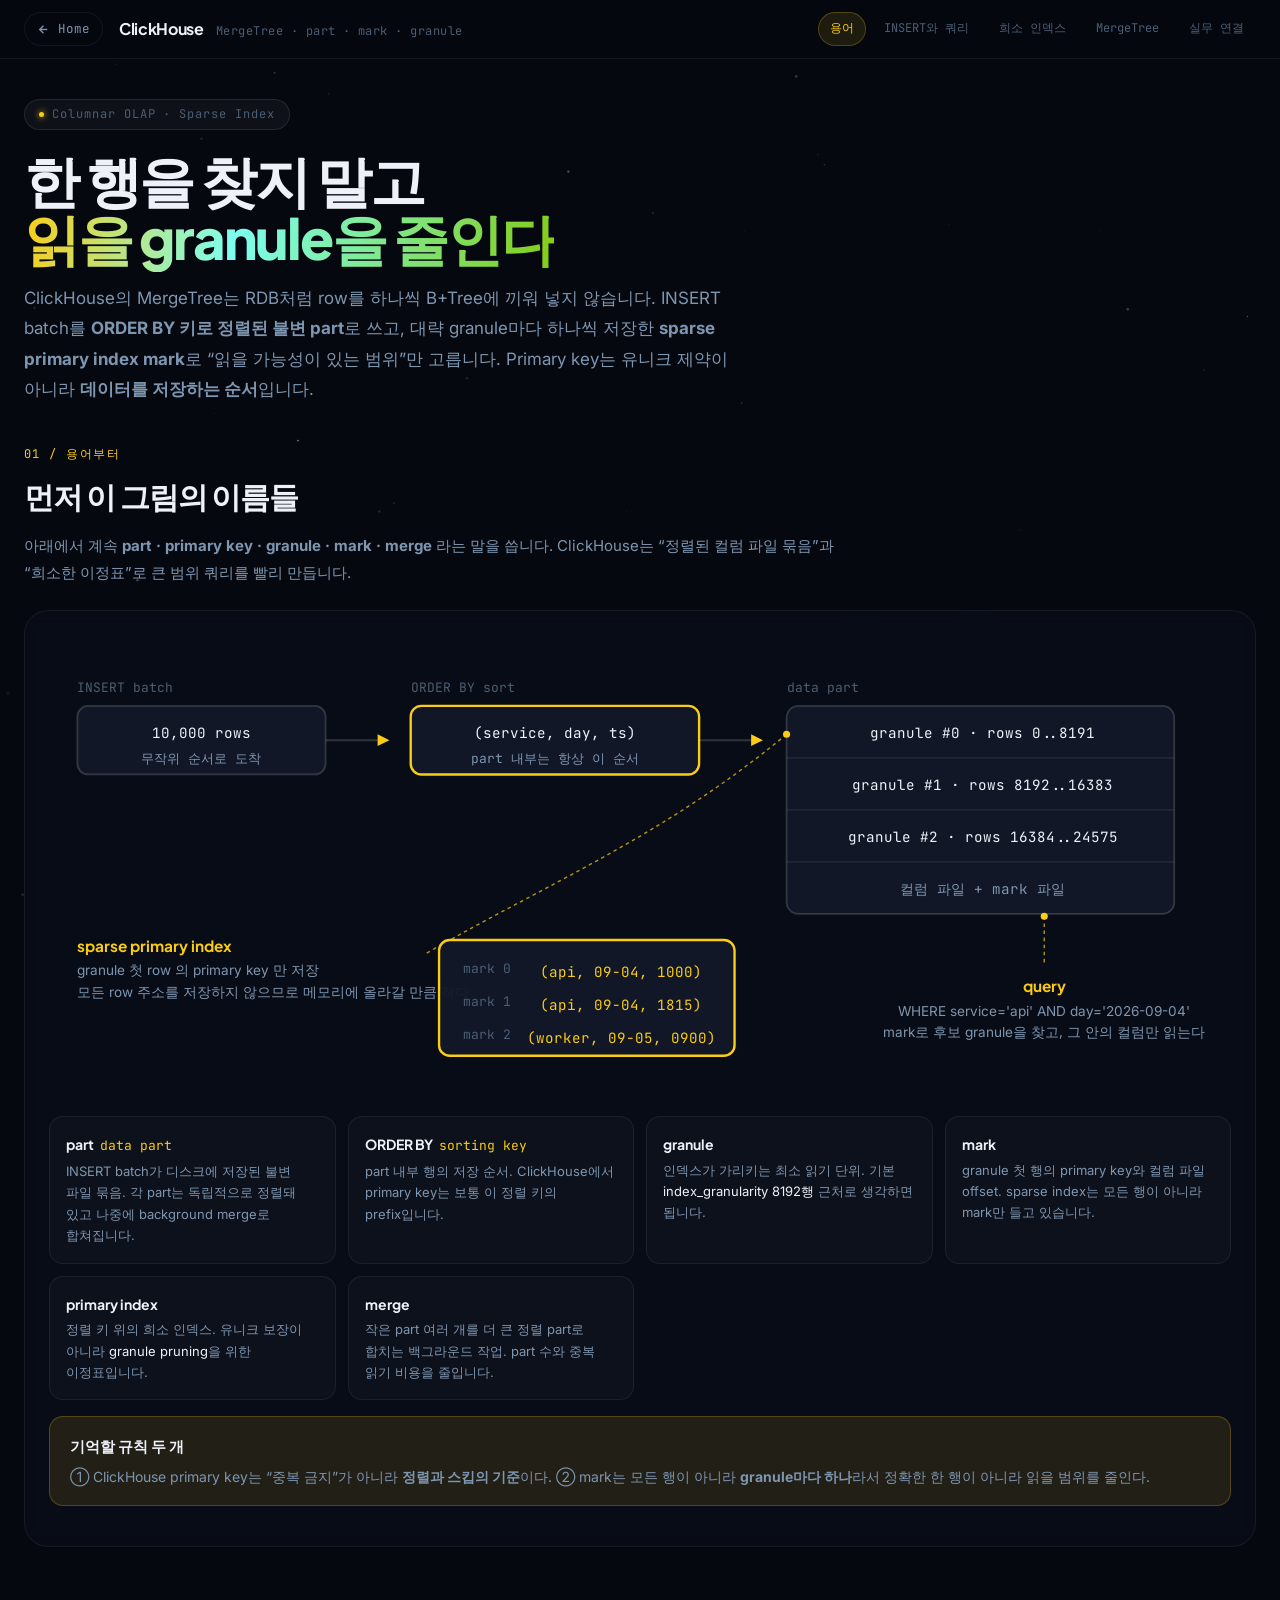
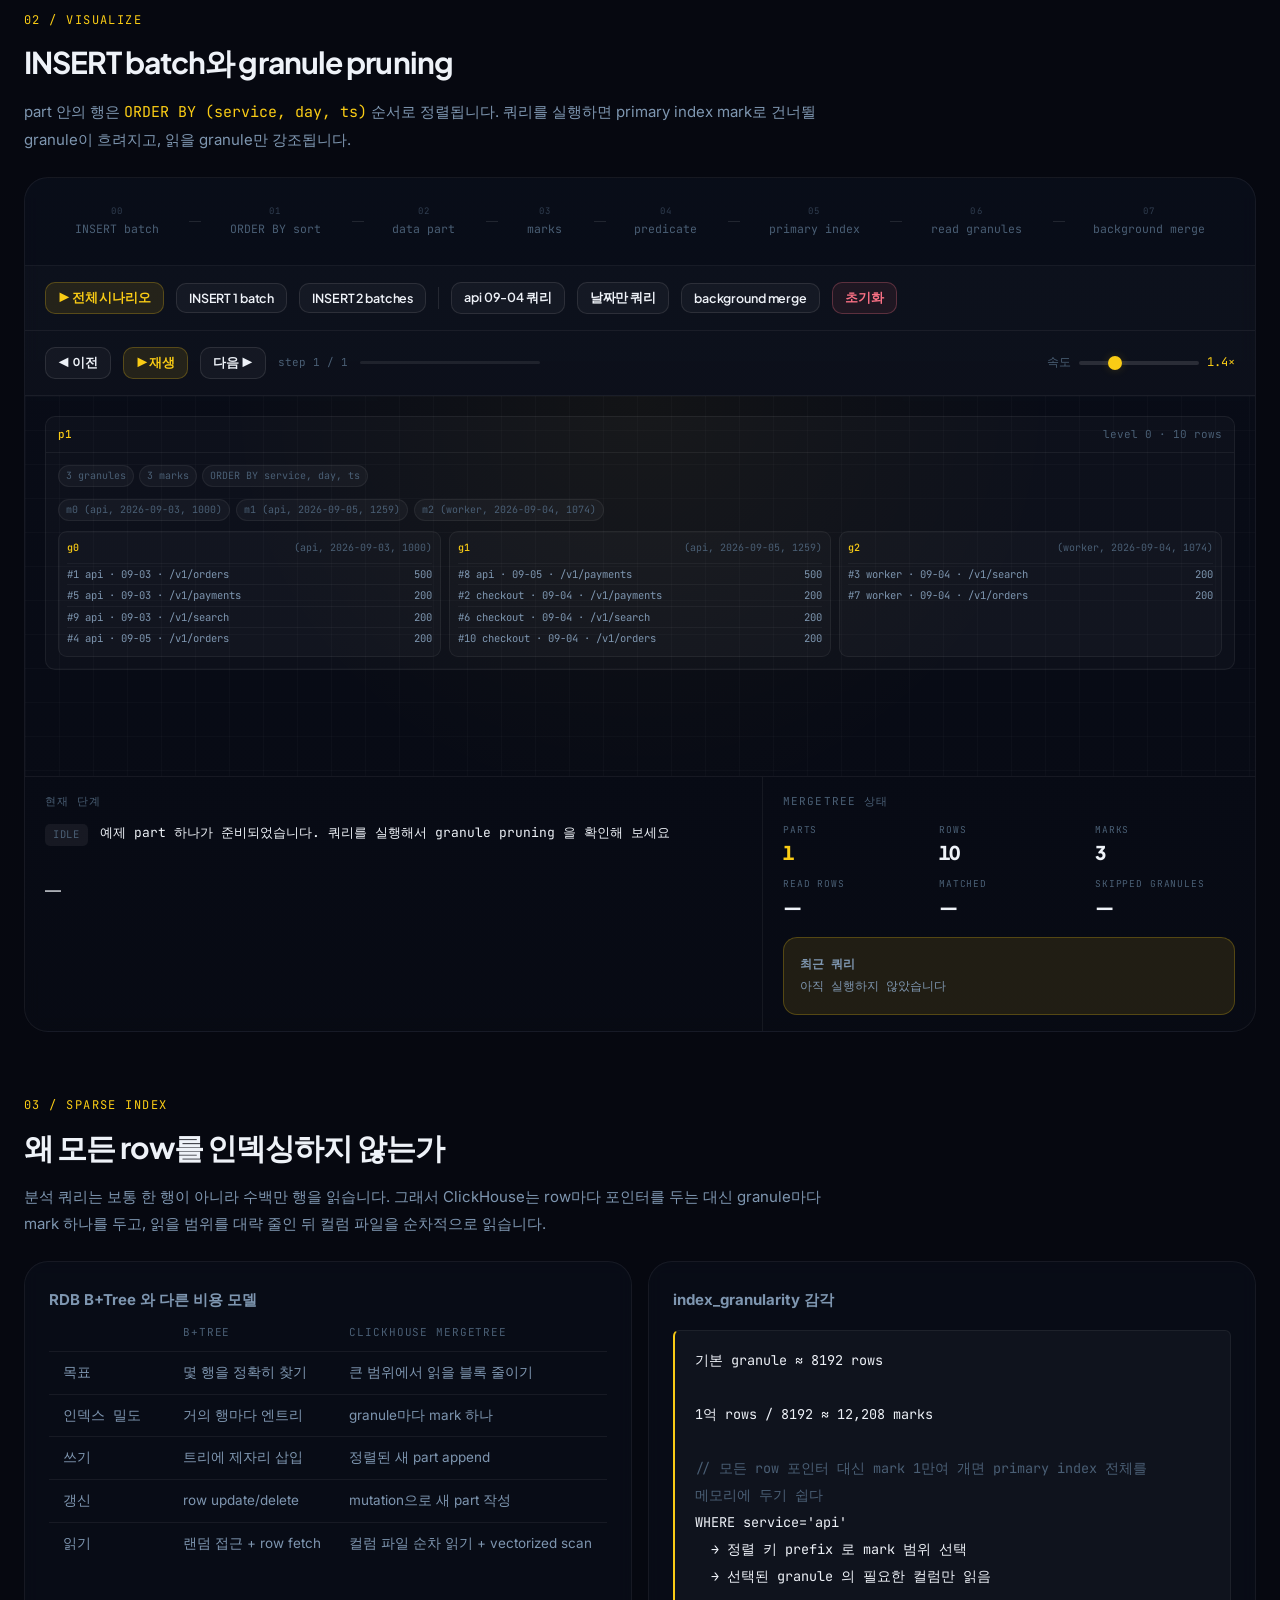
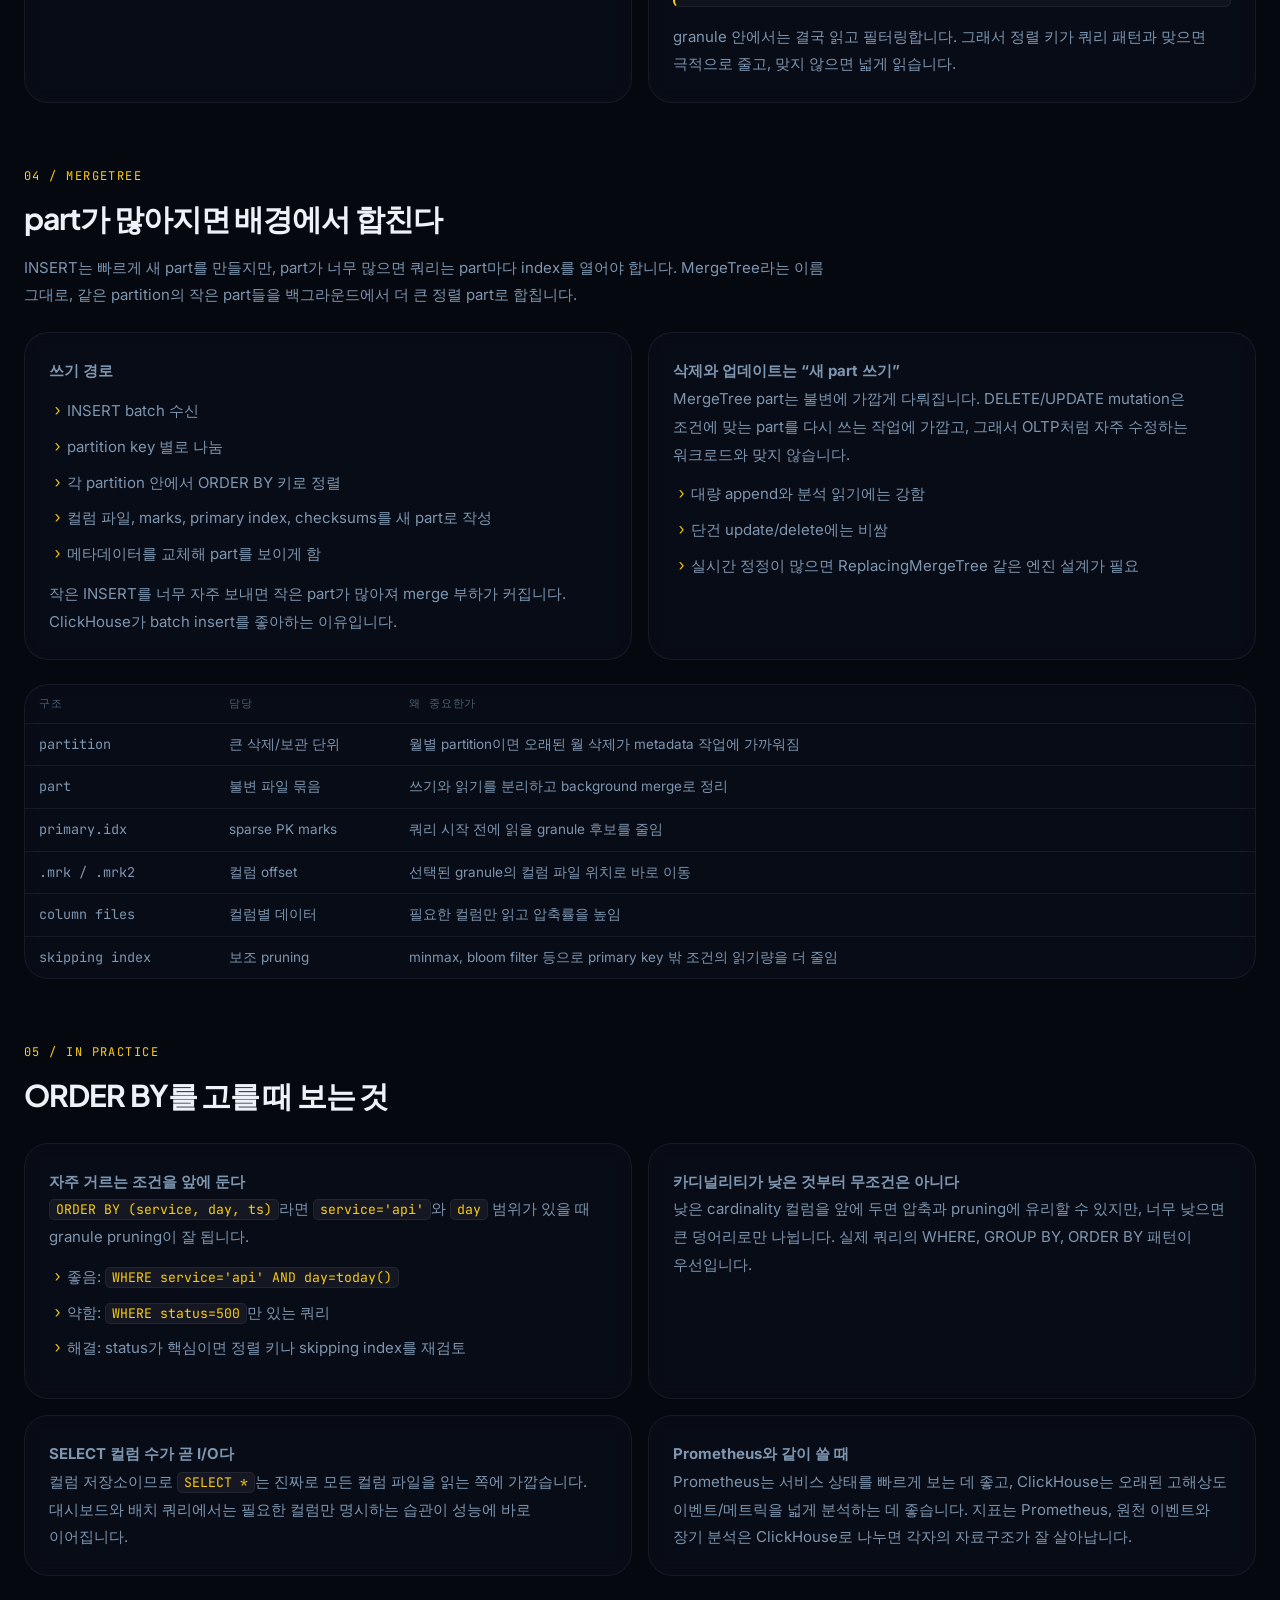
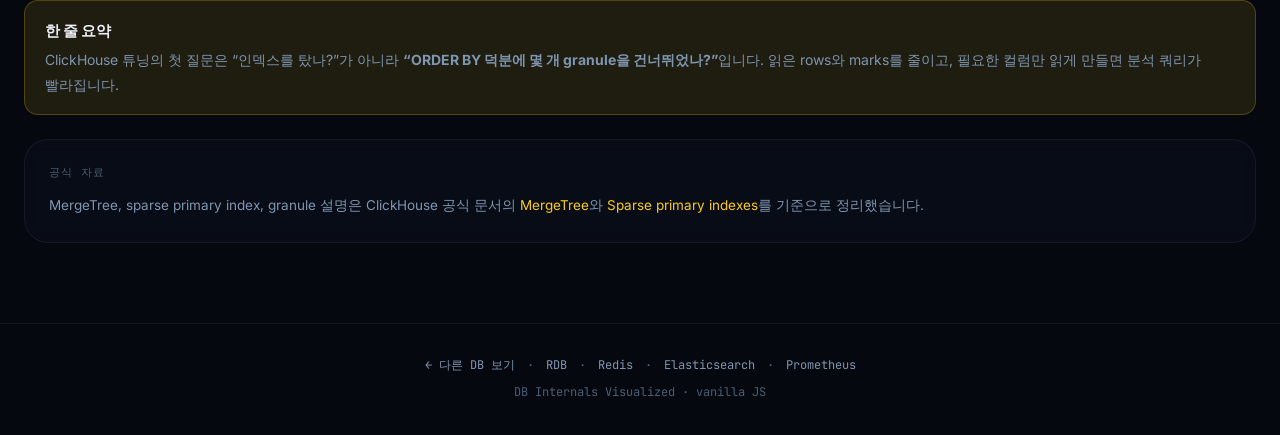
==== commit a76a854d: "Fix TSDB text wrapping" ====
--- a/clickhouse/index.html
+++ b/clickhouse/index.html
@@ -12,7 +12,7 @@
   <link href="https://fonts.googleapis.com/css2?family=Plus+Jakarta+Sans:wght@600;700;800&family=Inter:wght@400;500;600&family=JetBrains+Mono:wght@400;500&display=swap" rel="stylesheet" />
   <link rel="stylesheet" href="../assets/css/base.css" />
   <link rel="stylesheet" href="../assets/css/tree.css" />
-  <link rel="stylesheet" href="../assets/css/tsdb.css" />
+  <link rel="stylesheet" href="../assets/css/tsdb.css?v=f2688217" />
   <style>:root { --accent: var(--ch); --accent-2: var(--ch-b); --accent-dim: var(--ch-dim); --accent-border: var(--ch-border); --accent-glow: var(--ch-glow); }</style>
 </head>
 <body>
--- a/assets/css/tsdb.css
+++ b/assets/css/tsdb.css
@@ -31,6 +31,11 @@
   color: var(--accent);
 }
 
+.math {
+  white-space: pre-wrap;
+  overflow-wrap: anywhere;
+}
+
 .metric-card,
 .part-card,
 .block-card {
@@ -76,7 +81,8 @@
   font-size: 11px;
   color: var(--text-secondary);
   line-height: 1.65;
-  word-break: break-all;
+  overflow-wrap: anywhere;
+  word-break: normal;
 }
 
 /* Prometheus */
@@ -121,6 +127,7 @@
 .chunk-card--active { border-color: var(--accent); background: var(--accent-dim); }
 .chunk-card__h {
   display: flex;
+  flex-wrap: wrap;
   justify-content: space-between;
   gap: var(--sp-2);
   font-family: var(--font-mono);
@@ -147,9 +154,8 @@
   background: var(--accent-dim);
 }
 .posting-row__k {
-  overflow: hidden;
-  text-overflow: ellipsis;
-  white-space: nowrap;
+  overflow-wrap: anywhere;
+  white-space: normal;
   color: var(--text-primary);
 }
 .posting-row__ids {
@@ -184,6 +190,10 @@
   color: var(--text-secondary);
 }
 .wal-record b { color: var(--accent); font-weight: 500; }
+.wal-record span {
+  min-width: 0;
+  overflow-wrap: anywhere;
+}
 .block-grid {
   display: grid;
   grid-template-columns: repeat(auto-fit, minmax(190px, 1fr));
@@ -245,6 +255,7 @@
   background: rgba(255,255,255,.035);
   border-radius: 100px;
   padding: 2px 7px;
+  overflow-wrap: anywhere;
 }
 .mark-pill--active { color: var(--accent); border-color: var(--accent-border); background: var(--accent-dim); }
 .granule-grid {
@@ -285,20 +296,24 @@
 .granule__h b { color: var(--accent); font-weight: 500; }
 .row-mini {
   display: grid;
-  grid-template-columns: 1fr auto;
+  grid-template-columns: minmax(0, 1fr) auto;
   gap: 6px;
+  align-items: start;
   padding: 3px 0;
   font-family: var(--font-mono);
   font-size: 10.5px;
+  line-height: 1.35;
   color: var(--text-secondary);
   border-top: 1px solid rgba(255,255,255,.045);
 }
 .row-mini:first-of-type { border-top: none; }
 .row-mini--match { color: var(--ok); }
 .row-mini span:first-child {
-  overflow: hidden;
-  text-overflow: ellipsis;
-  white-space: nowrap;
+  display: block;
+  min-width: 0;
+  overflow-wrap: anywhere;
+  word-break: break-word;
+  white-space: normal;
 }
 .marks-list {
   display: flex;
@@ -314,6 +329,7 @@
   font-size: 12px;
   line-height: 1.8;
   color: var(--text-secondary);
+  overflow-wrap: anywhere;
 }
 
 @media (max-width: 900px) {
